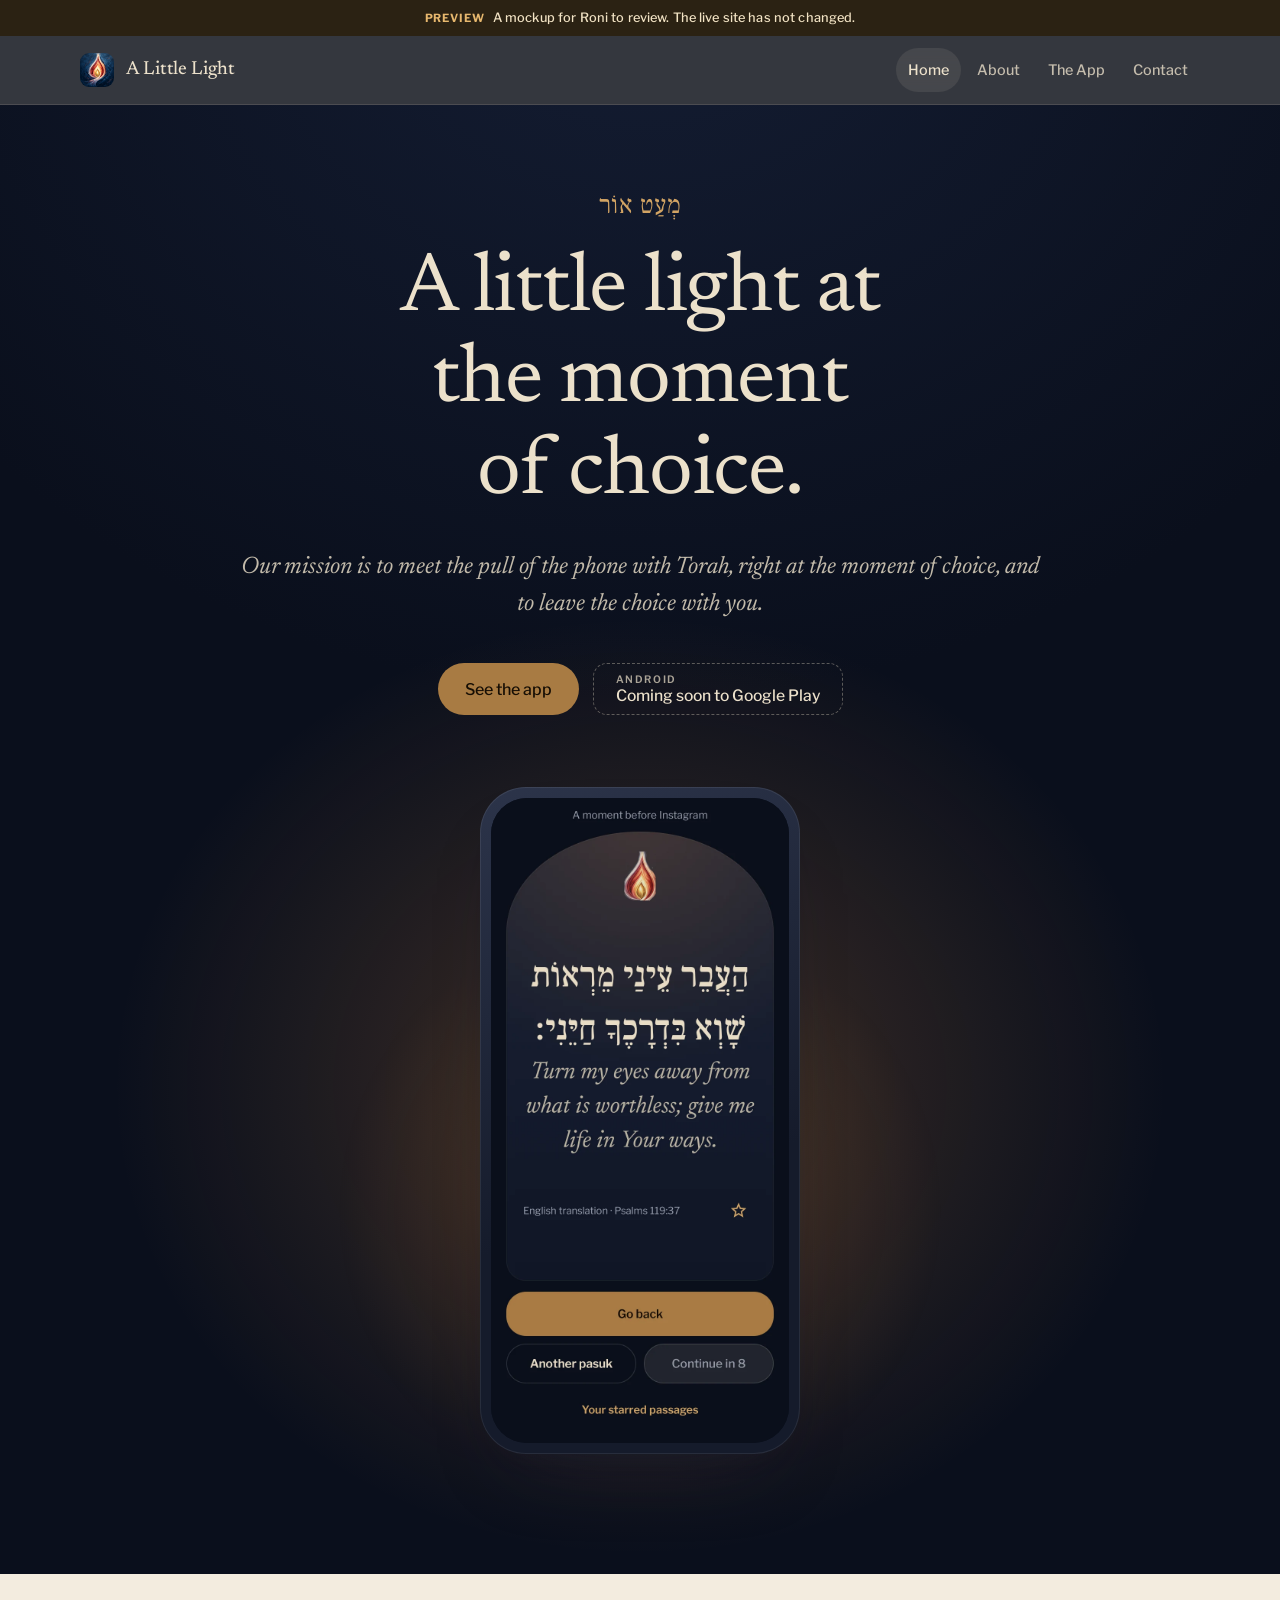
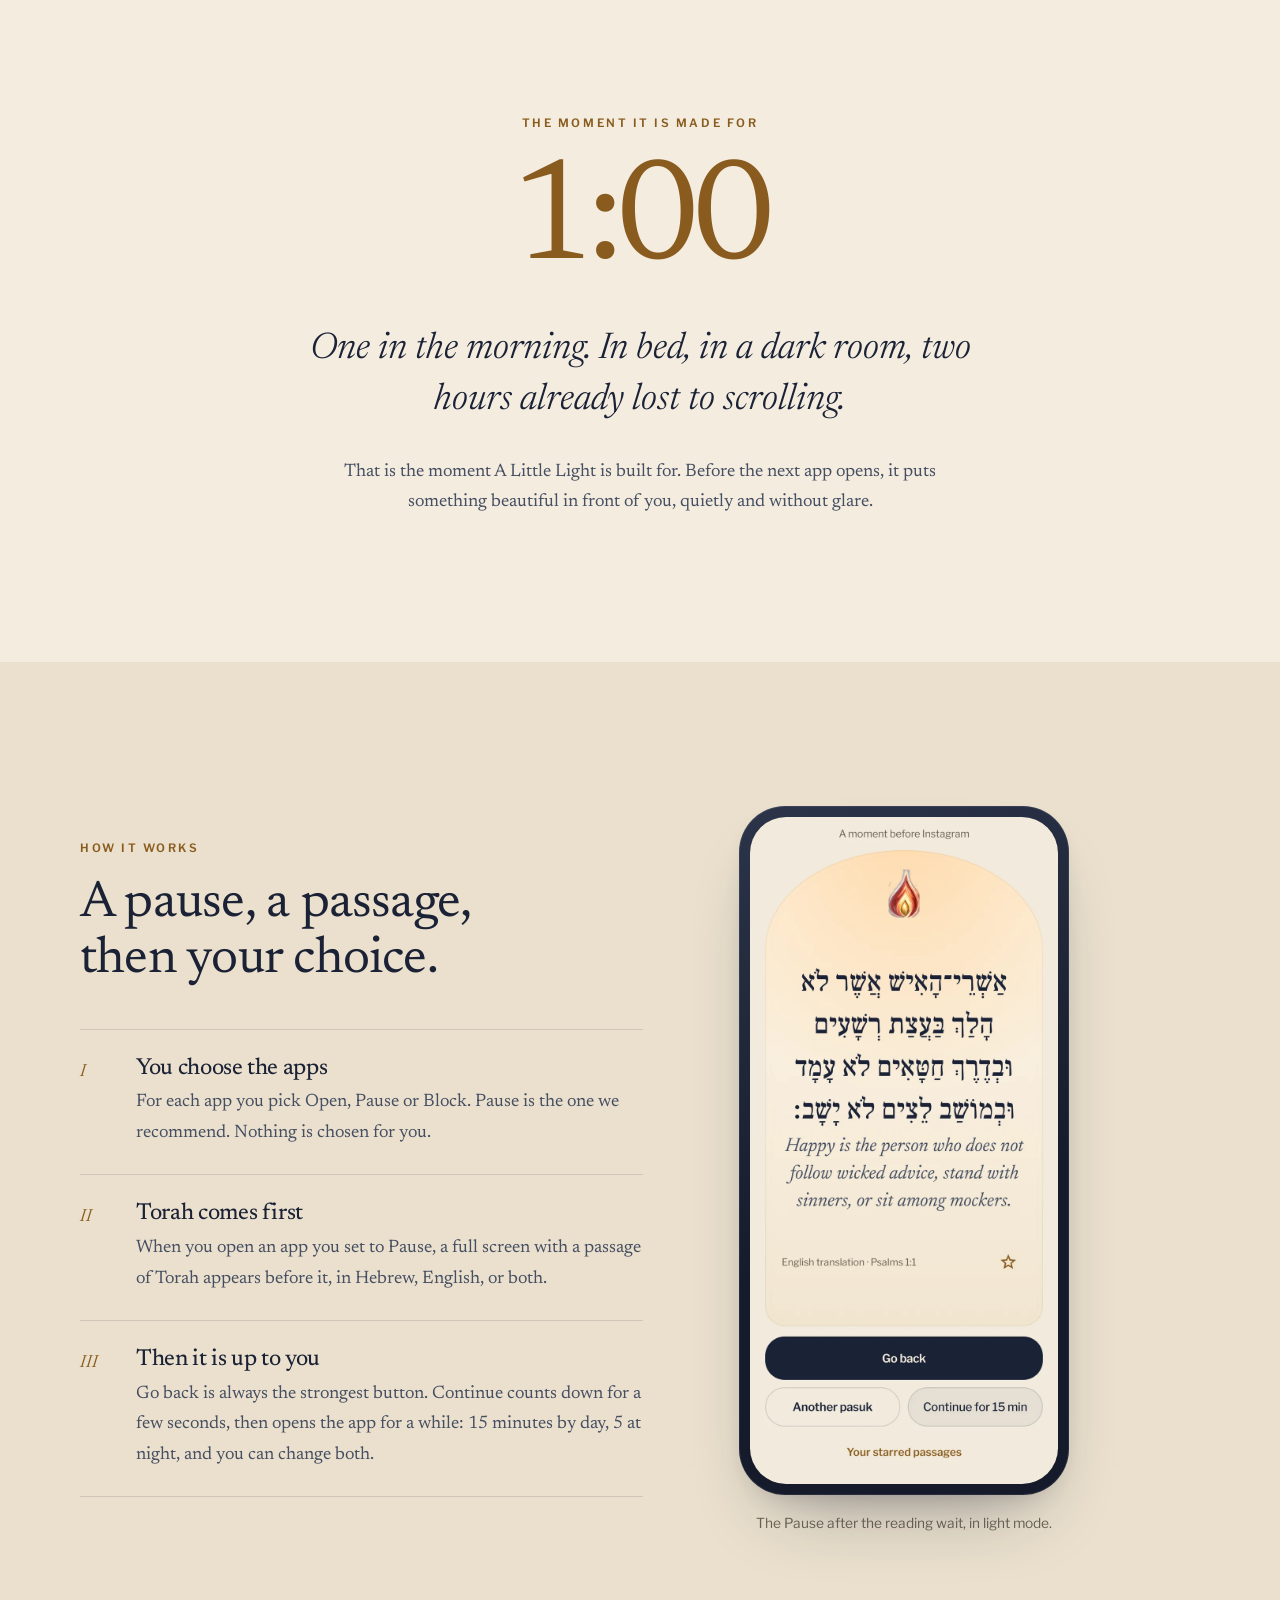
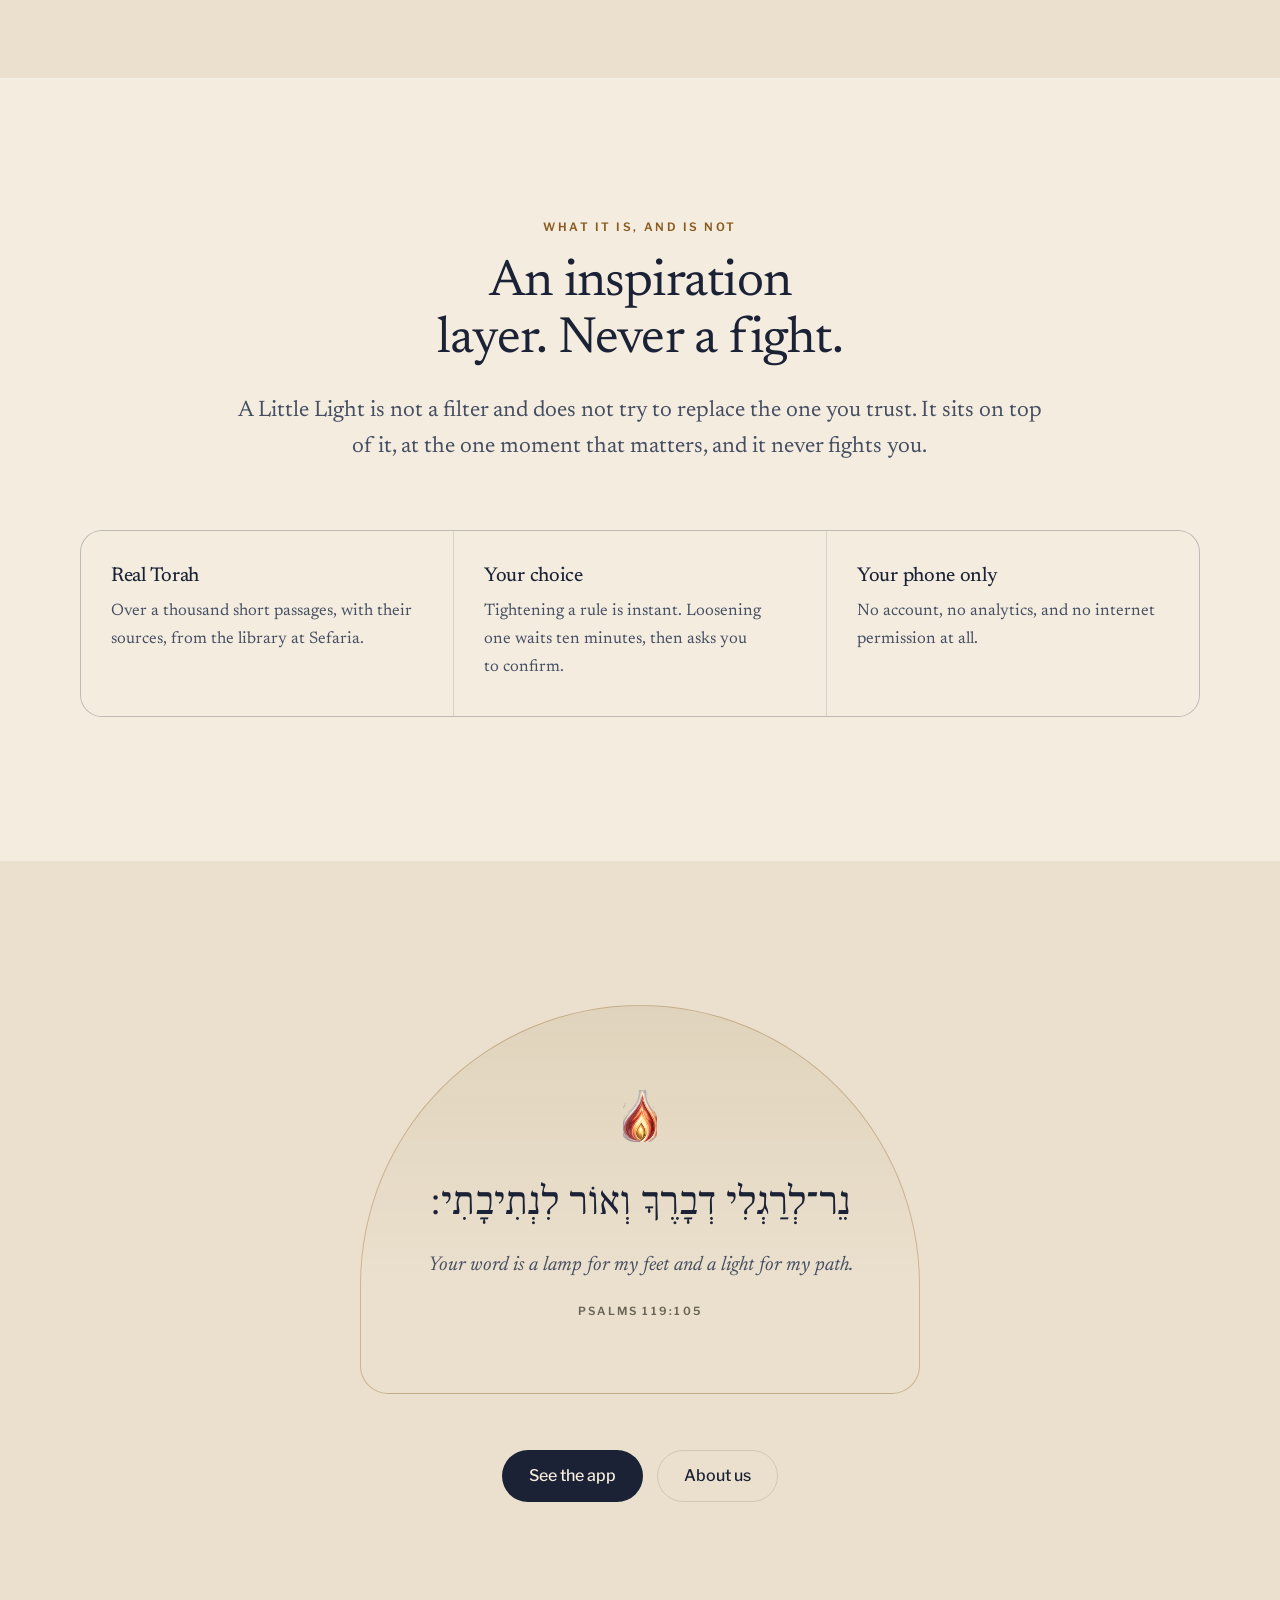
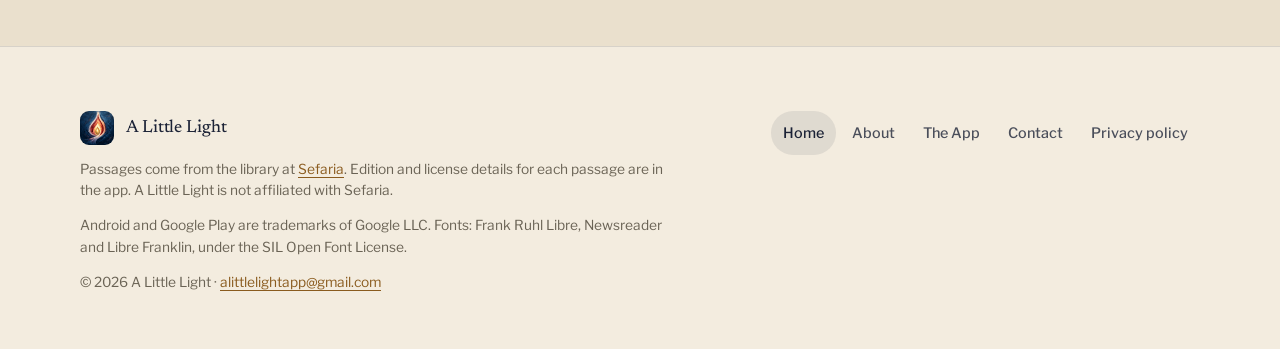
==== preview/index.html @ 18bc5382 "Preview: four-page site mockup (Home, About, The App, Contact) plus privacy policy, under /preview f" ====
<!doctype html>
<html lang="en">
<head>
<meta charset="utf-8">
<meta name="viewport" content="width=device-width,initial-scale=1">
<meta name="robots" content="noindex">
<title>A Little Light: a little light at the moment of choice</title>
<meta name="description" content="An Android app that meets the pull of the phone with Torah, right at the moment of choice, and leaves the choice with you.">
<meta name="theme-color" content="#F3ECDF" media="(prefers-color-scheme: light)">
<meta name="theme-color" content="#0A0F1C" media="(prefers-color-scheme: dark)">
<meta property="og:title" content="A Little Light: a little light at the moment of choice">
<meta property="og:description" content="An Android app that meets the pull of the phone with Torah, right at the moment of choice, and leaves the choice with you.">
<meta property="og:image" content="https://rgafni.github.io/alittlelight-site/img/og.png">
<link rel="icon" type="image/png" sizes="32x32" href="../img/favicon-32.png">
<link rel="apple-touch-icon" href="../img/apple-touch-icon.png">
<link rel="preload" href="fonts/newsreader.woff2" as="font" type="font/woff2" crossorigin>
<link rel="stylesheet" href="styles.css">
</head>
<body>
<a class="skip" href="#main">Skip to the content</a>
<div class="ribbon" role="note"><b>Preview</b>A mockup for Roni to review. The live site has not changed.</div>
<header class="top on-night">
  <div class="wrap bar">
    <a class="brand" href="index.html"><img src="img/app-icon.png" alt="" width="34" height="34">A Little Light</a>
    <nav aria-label="Main"><ul><li><a href="index.html" aria-current="page">Home</a></li><li><a href="about.html">About</a></li><li><a href="app.html">The App</a></li><li><a href="contact.html">Contact</a></li></ul></nav>
  </div>
</header>
<main id="main">

<section class="night hero" aria-labelledby="hero-title">
  <div class="wrap">
    <p class="he-name rise" lang="he" dir="rtl">מְעַט אוֹר</p>
    <h1 id="hero-title" class="rise d1">A little light at the moment of choice.</h1>
    <p class="mission rise d2">Our mission is to meet the pull of the phone with Torah, right at the moment of choice, and to leave the choice with you.</p>
    <div class="cta rise d3">
      <a class="btn solid" href="app.html">See the app</a>
      <div class="soon" role="note" aria-label="Coming soon to Google Play"><small>Android</small>Coming soon to Google Play</div>
    </div>
    <div class="stage rise d3">
      <div class="glow" aria-hidden="true"></div>
      <div class="device"><img src="img/pause-dark.webp" alt="The Pause in dark mode: a lit arch with a flame and Psalms 119:37 in Hebrew and English, then Go back, Another pasuk, and Continue in 8." width="780" height="1688" fetchpriority="high"></div>
    </div>
  </div>
</section>

<section class="moment" aria-labelledby="moment-title">
  <div class="narrow">
    <h2 id="moment-title" class="eyebrow">The moment it is made for</h2>
    <p class="time" aria-hidden="true">1:00</p>
    <p class="big">One in the morning. In bed, in a dark room, two hours already lost to scrolling.</p>
    <p class="after">That is the moment A Little Light is built for. Before the next app opens, it puts something beautiful in front of you, quietly and without glare.</p>
  </div>
</section>

<section class="band" aria-labelledby="how-title">
  <div class="wrap split">
    <div>
      <p class="eyebrow">How it works</p>
      <h2 id="how-title">A pause, a passage, then your choice.</h2>
      <ol class="steps">
        <li><div><h3>You choose the apps</h3><p>For each app you pick Open, Pause or Block. Pause is the one we recommend. Nothing is chosen for you.</p></div></li>
        <li><div><h3>Torah comes first</h3><p>When you open an app you set to Pause, a full screen with a passage of Torah appears before it, in Hebrew, English, or both.</p></div></li>
        <li><div><h3>Then it is up to you</h3><p>Go back is always the strongest button. Continue counts down for a few seconds, then opens the app for a while: 15 minutes by day, 5 at night, and you can change both.</p></div></li>
      </ol>
    </div>
    <figure class="phone-col" style="margin:0">
      <div class="device"><picture><img src="img/pause-light.webp" alt="The Pause in light mode with Psalms 1:1 in Hebrew and English, Go back, Another pasuk, and Continue for 15 min." width="780" height="1688" loading="lazy" decoding="async"></picture></div>
      <figcaption class="small caption">The Pause after the reading wait, in light mode.</figcaption>
    </figure>
  </div>
</section>

<section class="principle" aria-labelledby="pr-title">
  <div class="wrap">
    <p class="eyebrow">What it is, and is not</p>
    <h2 id="pr-title">An inspiration layer. Never a fight.</h2>
    <p class="lede">A Little Light is not a filter and does not try to replace the one you trust. It sits on top of it, at the one moment that matters, and it never fights you.</p>
    <div class="trio">
      <div><h3>Real Torah</h3><p>Over a thousand short passages, with their sources, from the library at Sefaria.</p></div>
      <div><h3>Your choice</h3><p>Tightening a rule is instant. Loosening one waits ten minutes, then asks you to confirm.</p></div>
      <div><h3>Your phone only</h3><p>No account, no analytics, and no internet permission at all.</p></div>
    </div>
  </div>
</section>

<section class="verse band" aria-label="A verse">
  <div class="wrap">
    <div class="arch">
      <img class="flame" src="img/flame.png" alt="" width="128" height="199">
      <p class="he" lang="he" dir="rtl">נֵר־לְרַגְלִי דְבָרֶךָ וְאוֹר לִנְתִיבָתִי׃</p>
      <p class="en">Your word is a lamp for my feet and a light for my path.</p>
      <p class="src">Psalms 119:105</p>
    </div>
    <div style="margin-top:56px;display:flex;gap:14px;justify-content:center;flex-wrap:wrap">
      <a class="btn solid" href="app.html">See the app</a>
      <a class="btn" href="about.html">About us</a>
    </div>
  </div>
</section>

</main>
<footer>
  <div class="wrap foot">
    <div>
      <a class="brand" href="index.html"><img src="img/app-icon.png" alt="" width="34" height="34">A Little Light</a>
      <p class="small">Passages come from the library at <a href="https://www.sefaria.org">Sefaria</a>. Edition and license details for each passage are in the app. A Little Light is not affiliated with Sefaria.</p>
      <p class="small">Android and Google Play are trademarks of Google LLC. Fonts: Frank Ruhl Libre, Newsreader and Libre Franklin, under the SIL Open Font License.</p>
      <p class="small">&copy; 2026 A Little Light &middot; <a href="mailto:alittlelightapp@gmail.com">alittlelightapp@gmail.com</a></p>
    </div>
    <nav aria-label="Footer"><ul><li><a href="index.html" aria-current="page">Home</a></li><li><a href="about.html">About</a></li><li><a href="app.html">The App</a></li><li><a href="contact.html">Contact</a></li><li><a href="privacy.html">Privacy policy</a></li></ul></nav>
  </div>
</footer>
</body>
</html>
---- preview/styles.css ----
/* A Little Light: site styles. Tokens follow the app's design v2: warm paper and ink by day, warm ink on deep navy by night. */
@font-face{font-family:"Frank Ruhl Libre";src:url(fonts/frankruhl.woff2) format("woff2");font-weight:300 700;font-display:swap}
@font-face{font-family:"Newsreader";src:url(fonts/newsreader.woff2) format("woff2");font-weight:200 800;font-style:normal;font-display:swap}
@font-face{font-family:"Newsreader";src:url(fonts/newsreader-italic.woff2) format("woff2");font-weight:200 800;font-style:italic;font-display:swap}
@font-face{font-family:"Libre Franklin";src:url(fonts/librefranklin.woff2) format("woff2");font-weight:100 900;font-display:swap}

:root{
  color-scheme:light dark;
  --bg:#F3ECDF;--bg2:#EAE0CD;--surface:#FBF7EF;--ink:#1B2236;--ink2:#464E62;--muted:#6A6355;
  --line:rgba(27,34,54,.13);--gold:#8A5B1E;--gold2:#B07A35;
  --btn:#1B2236;--on-btn:#F7EEDD;
  --night:#0A0F1C;--night2:#111A2E;--night-ink:#ECE1CB;--night-ink2:#C2BAAA;--night-mute:#8F95A3;--night-line:rgba(236,225,204,.13);--amber:#D2A464;
  --shadow:0 40px 80px -40px rgba(27,34,54,.45),0 12px 30px -18px rgba(27,34,54,.3);
  --serif:"Newsreader",Georgia,"Times New Roman",serif;--sans:"Libre Franklin",system-ui,-apple-system,"Segoe UI",Roboto,sans-serif;--he:"Frank Ruhl Libre","Times New Roman",serif;
}
@media (prefers-color-scheme:dark){:root{
  --bg:#0A0F1C;--bg2:#0E1526;--surface:#121A2C;--ink:#ECE1CB;--ink2:#C2BAAA;--muted:#9AA0AD;
  --line:rgba(236,225,204,.12);--gold:#D2A464;--gold2:#E0B573;
  --btn:#A87B43;--on-btn:#160E04;
  --shadow:0 40px 80px -40px rgba(0,0,0,.8),0 12px 30px -18px rgba(0,0,0,.6);
}}

*{box-sizing:border-box}
html{-webkit-text-size-adjust:100%}
body{margin:0;background:var(--bg);color:var(--ink);font:400 1.125rem/1.7 var(--serif);text-rendering:optimizeLegibility;-webkit-font-smoothing:antialiased}
img{max-width:100%;display:block}
a{color:var(--gold);text-underline-offset:.22em;text-decoration-thickness:1px}
a:hover{text-decoration-thickness:2px}
:focus-visible{outline:2px solid var(--gold);outline-offset:4px;border-radius:6px}
.skip{position:absolute;left:12px;top:-80px;background:var(--btn);color:var(--on-btn);padding:10px 16px;border-radius:10px;z-index:50;font:500 .95rem var(--sans)}
.skip:focus{top:52px}
.wrap{width:min(100% - 48px,1120px);margin-inline:auto}
.narrow{width:min(100% - 48px,700px);margin-inline:auto}
h1,h2,h3{font-family:var(--serif);font-weight:400;line-height:1.1;margin:0;letter-spacing:-.015em;text-wrap:balance}
h1{font-size:clamp(2.6rem,7.4vw,5.2rem);font-weight:350}
h2{font-size:clamp(2rem,4.6vw,3.2rem);font-weight:350}
h3{font-size:1.45rem;font-weight:450}
p{margin:0 0 1em;text-wrap:pretty}
em,.it{font-style:italic}
.eyebrow{font:600 .72rem/1 var(--sans);letter-spacing:.22em;text-transform:uppercase;color:var(--gold);margin:0 0 22px}
.lede{font-size:clamp(1.2rem,2.2vw,1.4rem);line-height:1.6;color:var(--ink2)}
.small{font:400 .86rem/1.55 var(--sans);color:var(--muted)}
.he{font-family:var(--he);direction:rtl}
section{padding:96px 0}
@media (min-width:860px){section{padding:144px 0}}
.band{background:var(--bg2)}
.rule{height:1px;background:var(--line);border:0;margin:0}

/* review ribbon (preview only) */
.ribbon{background:#2B2213;color:#F2E3C4;font:500 .8rem/1.4 var(--sans);text-align:center;padding:9px 16px;letter-spacing:.01em}
.ribbon b{font-weight:700;letter-spacing:.08em;text-transform:uppercase;font-size:.7rem;margin-right:8px;color:#E7B86E}

/* header */
header.top{position:sticky;top:0;z-index:30;background:color-mix(in srgb,var(--bg) 86%,transparent);backdrop-filter:saturate(1.2) blur(14px);-webkit-backdrop-filter:saturate(1.2) blur(14px);border-bottom:1px solid var(--line)}
header.top.on-night{background:color-mix(in srgb,var(--night) 82%,transparent);border-bottom-color:var(--night-line);color:var(--night-ink)}
.bar{display:flex;align-items:center;justify-content:space-between;height:68px;gap:16px}
.brand{display:flex;align-items:center;gap:12px;text-decoration:none;color:inherit;font:450 1.18rem var(--serif);letter-spacing:-.005em;white-space:nowrap}
.brand img{width:34px;height:34px;border-radius:9px}
nav ul{list-style:none;margin:0;padding:0;display:flex;gap:4px}
nav a{display:inline-flex;align-items:center;min-height:44px;padding:0 12px;border-radius:22px;color:inherit;opacity:.78;text-decoration:none;font:500 .9rem var(--sans)}
nav a:hover{opacity:1}
nav a[aria-current=page]{opacity:1;background:color-mix(in srgb,currentColor 9%,transparent)}
@media (max-width:640px){
  .bar{height:auto;flex-direction:column;align-items:flex-start;padding:12px 0 6px;gap:4px}
  nav{width:100%;overflow-x:auto}
  nav ul{gap:0;margin-left:-12px}
  nav a{font-size:.88rem;padding:0 11px}
}

/* night register: the 1 AM moment. Always night, in light mode too. */
.night{background:var(--night);color:var(--night-ink);position:relative;overflow:hidden;isolation:isolate}
.night .eyebrow{color:var(--amber)}
.night .lede{color:var(--night-ink2)}
.night .small{color:var(--night-mute)}
.night a{color:var(--amber)}

/* home hero */
.hero{padding:88px 0 0;text-align:center}
.hero::before{content:"";position:absolute;inset:-10% -20% auto;height:120%;z-index:-1;
  background:radial-gradient(42% 38% at 50% 64%,rgba(232,150,70,.24),transparent 70%),radial-gradient(70% 60% at 50% 0%,#141D33 0%,transparent 70%)}
.hero .he-name{font:400 1.6rem/1 var(--he);color:var(--amber);margin:0 0 26px;letter-spacing:.02em}
.hero h1{max-width:13ch;margin:0 auto}
.hero .mission{max-width:34em;margin:30px auto 0;font-style:italic;font-size:clamp(1.2rem,2.4vw,1.5rem);line-height:1.55;color:var(--night-ink2)}
.hero .cta{display:flex;flex-wrap:wrap;gap:14px;justify-content:center;margin-top:40px}
.stage{position:relative;margin:72px auto 0;width:min(340px,78vw)}
.stage .glow{position:absolute;left:50%;top:18%;width:190%;aspect-ratio:1;transform:translateX(-50%);background:radial-gradient(closest-side,rgba(226,140,58,.34),rgba(226,140,58,.08) 55%,transparent);z-index:-1;pointer-events:none}
.hero{padding-bottom:120px}
.hero .stage{width:min(320px,76vw)}

/* buttons */
.btn{display:inline-flex;align-items:center;justify-content:center;gap:10px;min-height:52px;padding:0 26px;border-radius:28px;font:500 1rem var(--sans);text-decoration:none;border:1px solid var(--line);color:var(--ink);background:transparent;transition:background .2s,border-color .2s}
.btn:hover{border-color:currentColor}
.btn.solid{background:var(--btn);color:var(--on-btn);border-color:transparent}
.night .btn{border-color:var(--night-line);color:var(--night-ink)}
.night .btn.solid{background:#A87B43;color:#160E04;border-color:transparent}
.soon{display:inline-flex;flex-direction:column;align-items:flex-start;justify-content:center;min-height:52px;padding:7px 22px;border-radius:14px;border:1px dashed color-mix(in srgb,currentColor 35%,transparent);font:500 .98rem/1.25 var(--sans)}
.soon small{font:600 .64rem/1.3 var(--sans);letter-spacing:.16em;text-transform:uppercase;opacity:.7}

/* device */
.device{position:relative;border-radius:46px;padding:11px;background:linear-gradient(160deg,#2C344A,#151B2B 60%);box-shadow:var(--shadow),inset 0 0 0 1px rgba(255,255,255,.08)}
.device img{border-radius:36px;width:100%;height:auto;aspect-ratio:780/1688;object-fit:cover;object-position:top;background:#0A0F1C}
.device.sm{border-radius:34px;padding:8px}
.device.sm img{border-radius:27px}

/* moment */
.moment{text-align:center}
.moment .time{font:300 clamp(4.5rem,14vw,9rem)/1 var(--serif);letter-spacing:-.04em;color:var(--gold);margin:0 0 28px;font-variant-numeric:lining-nums}
.moment p.big{font:italic 350 clamp(1.5rem,3.4vw,2.3rem)/1.4 var(--serif);max-width:24em;margin:0 auto}
.moment p.after{margin:30px auto 0;max-width:34em;color:var(--ink2)}

/* steps */
.split{display:grid;gap:64px;align-items:center}
@media (min-width:900px){.split{grid-template-columns:1.1fr .9fr;gap:96px}.split.rev > :first-child{order:2}}
.steps{list-style:none;margin:40px 0 0;padding:0;counter-reset:s}
.steps li{counter-increment:s;display:grid;grid-template-columns:56px 1fr;padding:26px 0;border-top:1px solid var(--line)}
.steps li:last-child{border-bottom:1px solid var(--line)}
.steps li::before{content:counter(s,upper-roman);font:italic 400 1.1rem/1.9 var(--serif);color:var(--gold)}
.steps h3{margin-bottom:6px}
.steps p{margin:0;color:var(--ink2)}
.phone-col{width:min(330px,80vw);margin-inline:auto}
.caption{margin-top:18px;text-align:center}

/* principle */
.principle{text-align:center}
.principle h2{max-width:16ch;margin:0 auto}
.principle .lede{max-width:36em;margin:26px auto 0}
.trio{display:grid;gap:1px;background:var(--line);border:1px solid var(--line);border-radius:22px;overflow:hidden;margin-top:64px;text-align:left}
.trio > div{background:var(--bg);padding:34px 30px}
.band .trio > div{background:var(--bg2)}
.trio h3{font-size:1.25rem;margin-bottom:10px}
.trio p{margin:0;color:var(--ink2);font-size:1.04rem}
@media (min-width:860px){.trio{grid-template-columns:repeat(3,1fr)}}

/* verse */
.verse{text-align:center}
.verse .arch{width:min(560px,100%);margin:0 auto;padding:84px 40px 64px;border-radius:280px 280px 28px 28px;border:1px solid color-mix(in srgb,var(--gold) 32%,transparent);background:linear-gradient(180deg,color-mix(in srgb,var(--gold) 9%,transparent),transparent 70%)}
.verse img.flame{width:34px;height:auto;margin:0 auto 30px}
.verse .he{font-size:clamp(1.7rem,4.4vw,2.5rem);line-height:1.5;margin:0}
.verse .en{font:italic 400 1.25rem/1.5 var(--serif);color:var(--ink2);margin:18px auto 0;max-width:22em}
.verse .src{font:600 .7rem/1 var(--sans);letter-spacing:.2em;text-transform:uppercase;color:var(--muted);margin-top:26px}

/* page heads (inner pages) */
.pagehead{padding:120px 0 88px}
.pagehead h1{font-size:clamp(2.5rem,6.4vw,4.4rem);max-width:15ch}
.pagehead .lede{max-width:36em;margin-top:28px}
.pagehead.center{text-align:center}.pagehead.center h1,.pagehead.center .lede{margin-inline:auto}

/* prose */
.prose h2{font-size:clamp(1.7rem,3.4vw,2.3rem);margin:0 0 20px}
.prose p,.prose li{color:var(--ink2)}
.prose ul{padding-left:1.1em;margin:0 0 1em}
.prose li{margin:.35em 0}
.prose li::marker{color:var(--gold)}
.prose .block + .block{margin-top:72px;padding-top:72px;border-top:1px solid var(--line)}
.prose h3{margin:28px 0 8px;font-size:1.2rem}

.nots{list-style:none;padding:0;margin:28px 0 0;display:flex;flex-wrap:wrap;gap:10px}
.nots li{font:500 .9rem var(--sans);padding:10px 16px;border-radius:24px;border:1px solid var(--line);color:var(--ink2)}
.nots li s{text-decoration-color:var(--gold);text-decoration-thickness:1.5px}

/* app page features */
.feature{display:grid;gap:48px;align-items:center;padding:24px 0}
.feature + .feature{margin-top:120px}
@media (min-width:900px){.feature{grid-template-columns:1fr 1fr;gap:110px}.feature.rev .shot{order:2}}
.feature .shot{width:min(310px,76vw);margin-inline:auto;position:relative}
.feature .num{font:italic 400 1rem var(--serif);color:var(--gold);margin-bottom:14px}
.feature h2{font-size:clamp(1.9rem,3.6vw,2.7rem);margin-bottom:20px}
.feature p{color:var(--ink2)}
.ticks{list-style:none;padding:0;margin:22px 0 0}
.ticks li{position:relative;padding:10px 0 10px 28px;border-top:1px solid var(--line);font-size:1.02rem;color:var(--ink2)}
.ticks li::before{content:"";position:absolute;left:4px;top:1.15em;width:9px;height:9px;border-radius:50%;background:radial-gradient(circle at 40% 40%,#F2C070,#B66A24)}
.feature .shot.pair-wrap{width:min(500px,92vw)}
.pair{display:flex;gap:20px;justify-content:center}
.pair .device{width:min(240px,44vw)}
.pair .device:last-child{margin-top:48px}

.library{display:grid;gap:56px}
@media (min-width:900px){.library{grid-template-columns:.9fr 1.1fr;align-items:center}}
.count{margin:0;font:300 clamp(4.5rem,11vw,7.5rem)/1 var(--serif);letter-spacing:-.04em;color:var(--gold)}
.fams{display:grid;grid-template-columns:1fr 1fr;gap:1px;background:var(--line);border:1px solid var(--line);border-radius:20px;overflow:hidden}
.fams div{background:var(--bg2);padding:22px 22px}
.fams b{display:block;font:450 1.2rem var(--serif)}
.fams span{font:400 .84rem/1.45 var(--sans);color:var(--muted)}

.plate{background:var(--night);color:var(--night-ink);border-radius:30px;padding:clamp(34px,6vw,72px);position:relative;overflow:hidden}
.plate::before{content:"";position:absolute;right:-120px;top:-120px;width:380px;height:380px;background:radial-gradient(closest-side,rgba(226,140,58,.22),transparent);pointer-events:none}
.plate h2{max-width:14ch}
.plate .lede{color:var(--night-ink2)}
.perms{display:grid;gap:1px;background:var(--night-line);border-radius:18px;overflow:hidden;margin-top:44px;border:1px solid var(--night-line)}
.perms div{background:#0E1527;padding:20px 24px;display:grid;gap:4px}
@media (min-width:760px){.perms div{grid-template-columns:200px 1fr;gap:24px;align-items:baseline}}
.perms b{font:600 .92rem var(--sans);color:var(--night-ink)}
.perms span{font:400 .95rem/1.55 var(--sans);color:var(--night-ink2)}
.plate .none{margin-top:30px;font:italic 400 1.35rem/1.45 var(--serif);color:var(--amber)}
.plate a{color:var(--amber)}

.dl{text-align:center}
.dl img.icon{width:112px;height:112px;border-radius:26px;margin:0 auto 34px;box-shadow:var(--shadow)}
.dl .soon{margin-top:30px}

/* contact */
.mailcard{margin:0 auto;max-width:720px;text-align:center;padding:72px 32px;border-radius:30px;border:1px solid var(--line);background:linear-gradient(180deg,var(--surface),transparent)}
.mailcard .addr{display:inline-block;margin-top:22px;font:400 clamp(1.4rem,4.4vw,2.3rem)/1.2 var(--serif);color:var(--ink);text-decoration:none;border-bottom:1px solid var(--gold);padding-bottom:6px;word-break:break-word}
.mailcard .addr:hover{color:var(--gold)}
.topics{display:grid;gap:1px;background:var(--line);border-radius:20px;overflow:hidden;border:1px solid var(--line);margin-top:64px}
.topics div{background:var(--bg);padding:28px 30px}
.topics h3{font-size:1.2rem;margin-bottom:6px}
.topics p{margin:0;color:var(--ink2);font-size:1.02rem}
@media (min-width:760px){.topics{grid-template-columns:repeat(3,1fr)}}

/* footer */
footer{border-top:1px solid var(--line);padding:64px 0 56px;background:var(--bg)}
.foot{display:grid;gap:30px}
@media (min-width:800px){.foot{grid-template-columns:1.2fr 1fr;align-items:start}}
.foot .brand{font-size:1.1rem;color:var(--ink)}
.foot nav ul{flex-wrap:wrap;justify-content:flex-start;margin-left:-12px}
@media (min-width:800px){.foot nav ul{justify-content:flex-end;margin-left:0}}
.foot .small{margin:14px 0 0;max-width:46em}

/* gentle entrance */
@media (prefers-reduced-motion:no-preference){
  .rise{animation:rise 1.1s cubic-bezier(.2,.7,.2,1) both}
  .rise.d1{animation-delay:.12s}.rise.d2{animation-delay:.24s}.rise.d3{animation-delay:.4s}
  @keyframes rise{from{opacity:0;transform:translateY(18px)}to{opacity:1;transform:none}}
}
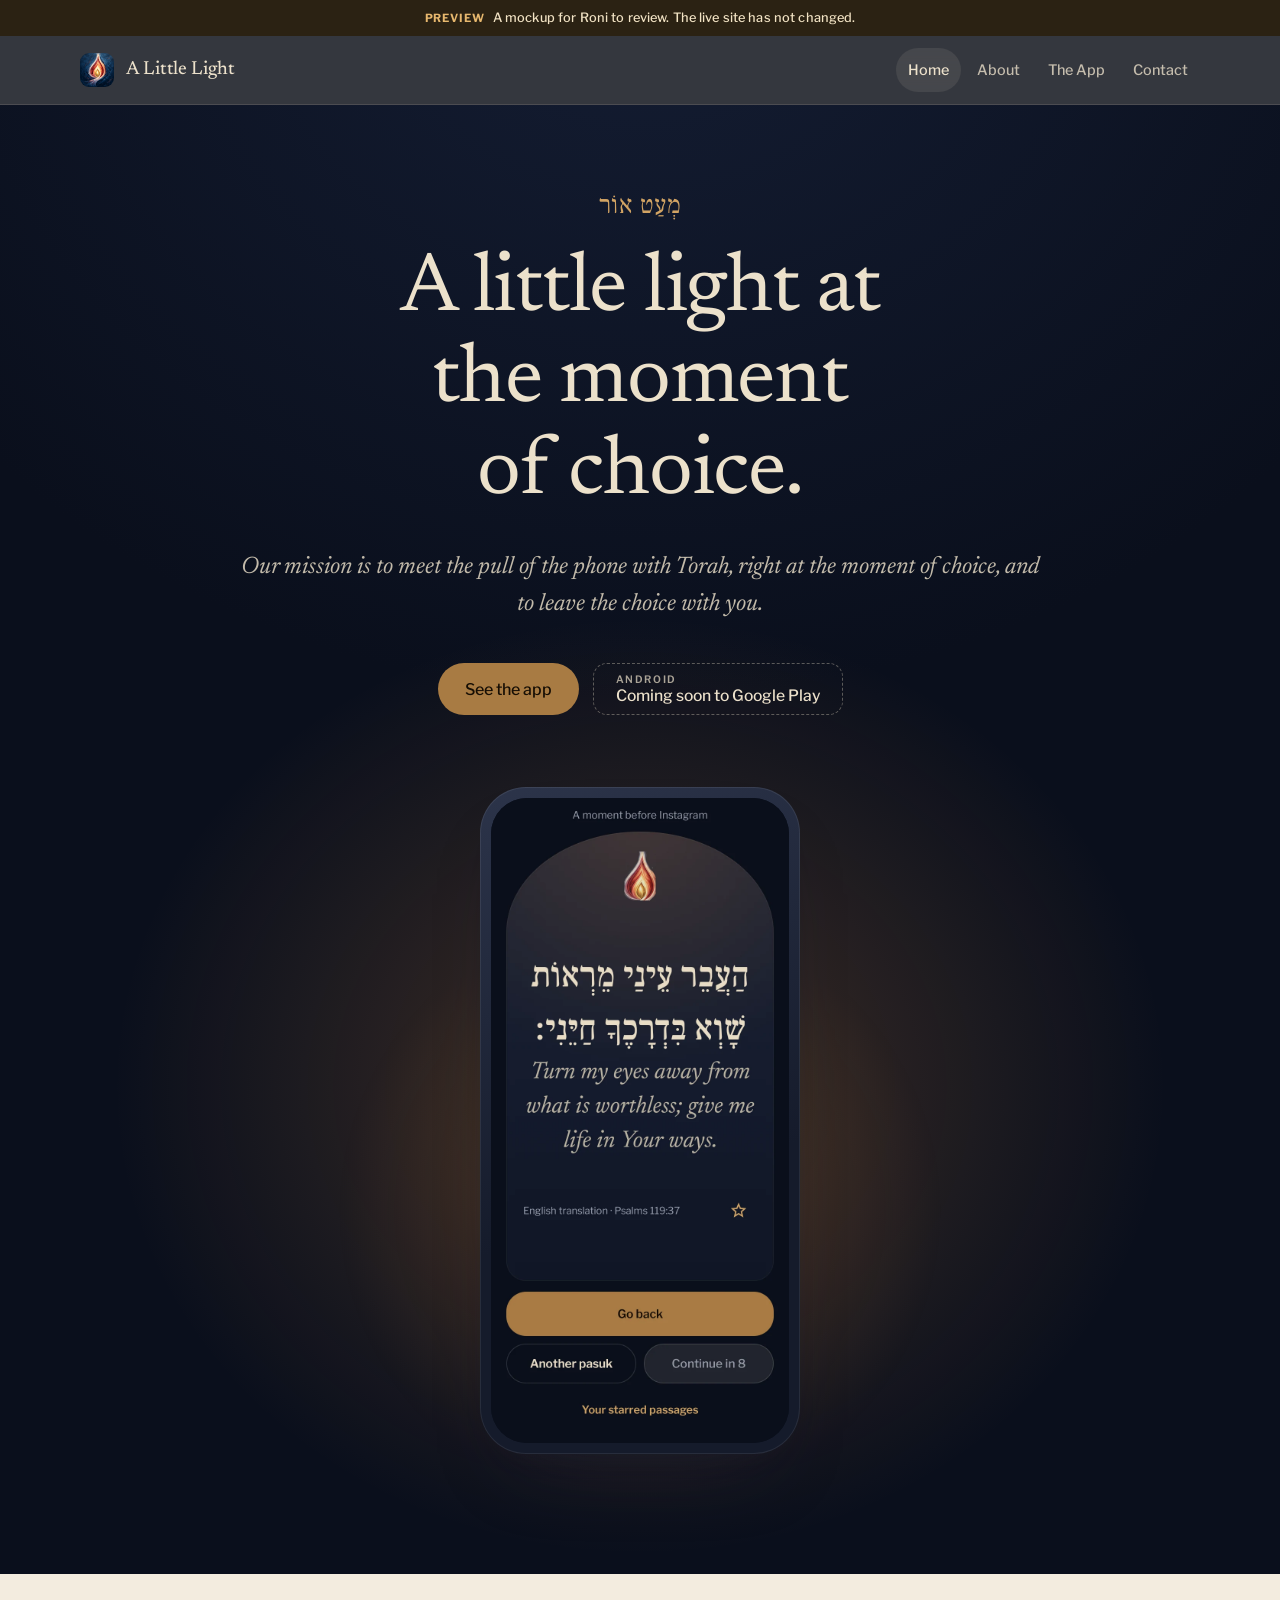
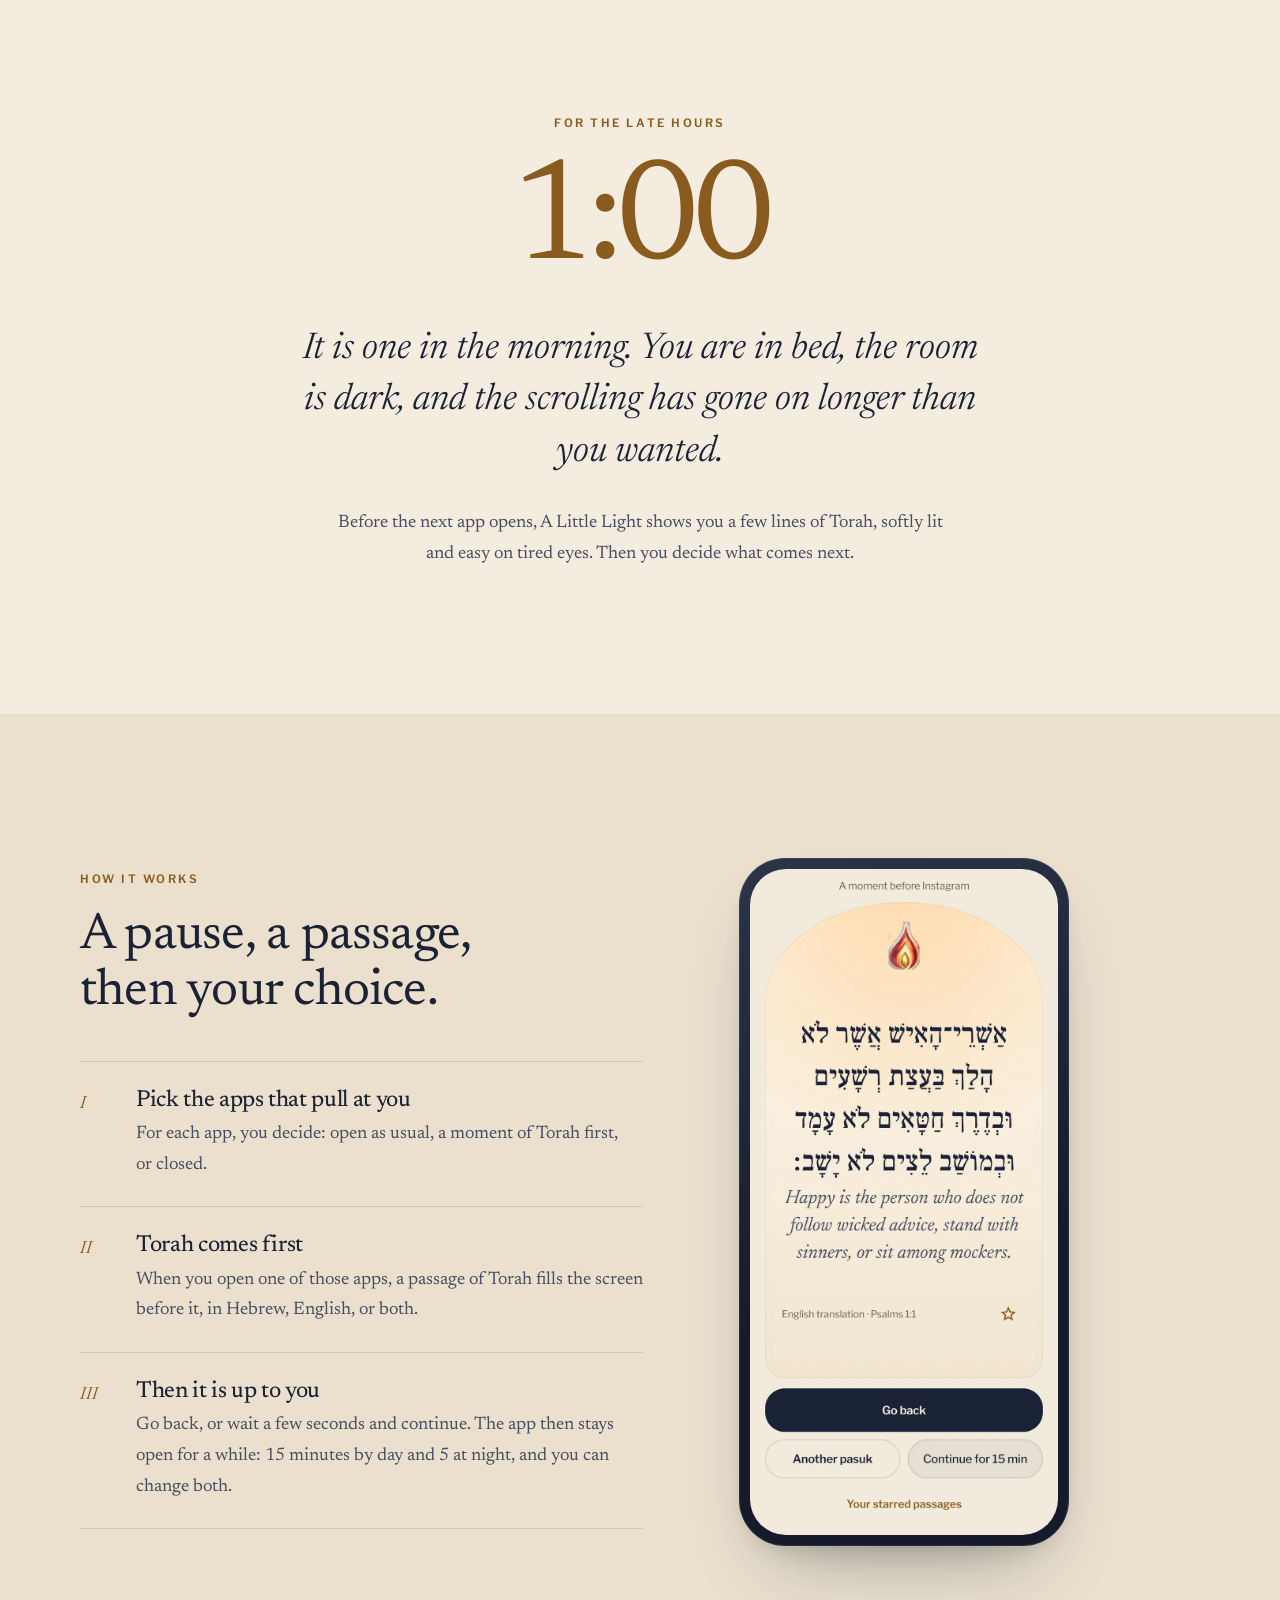
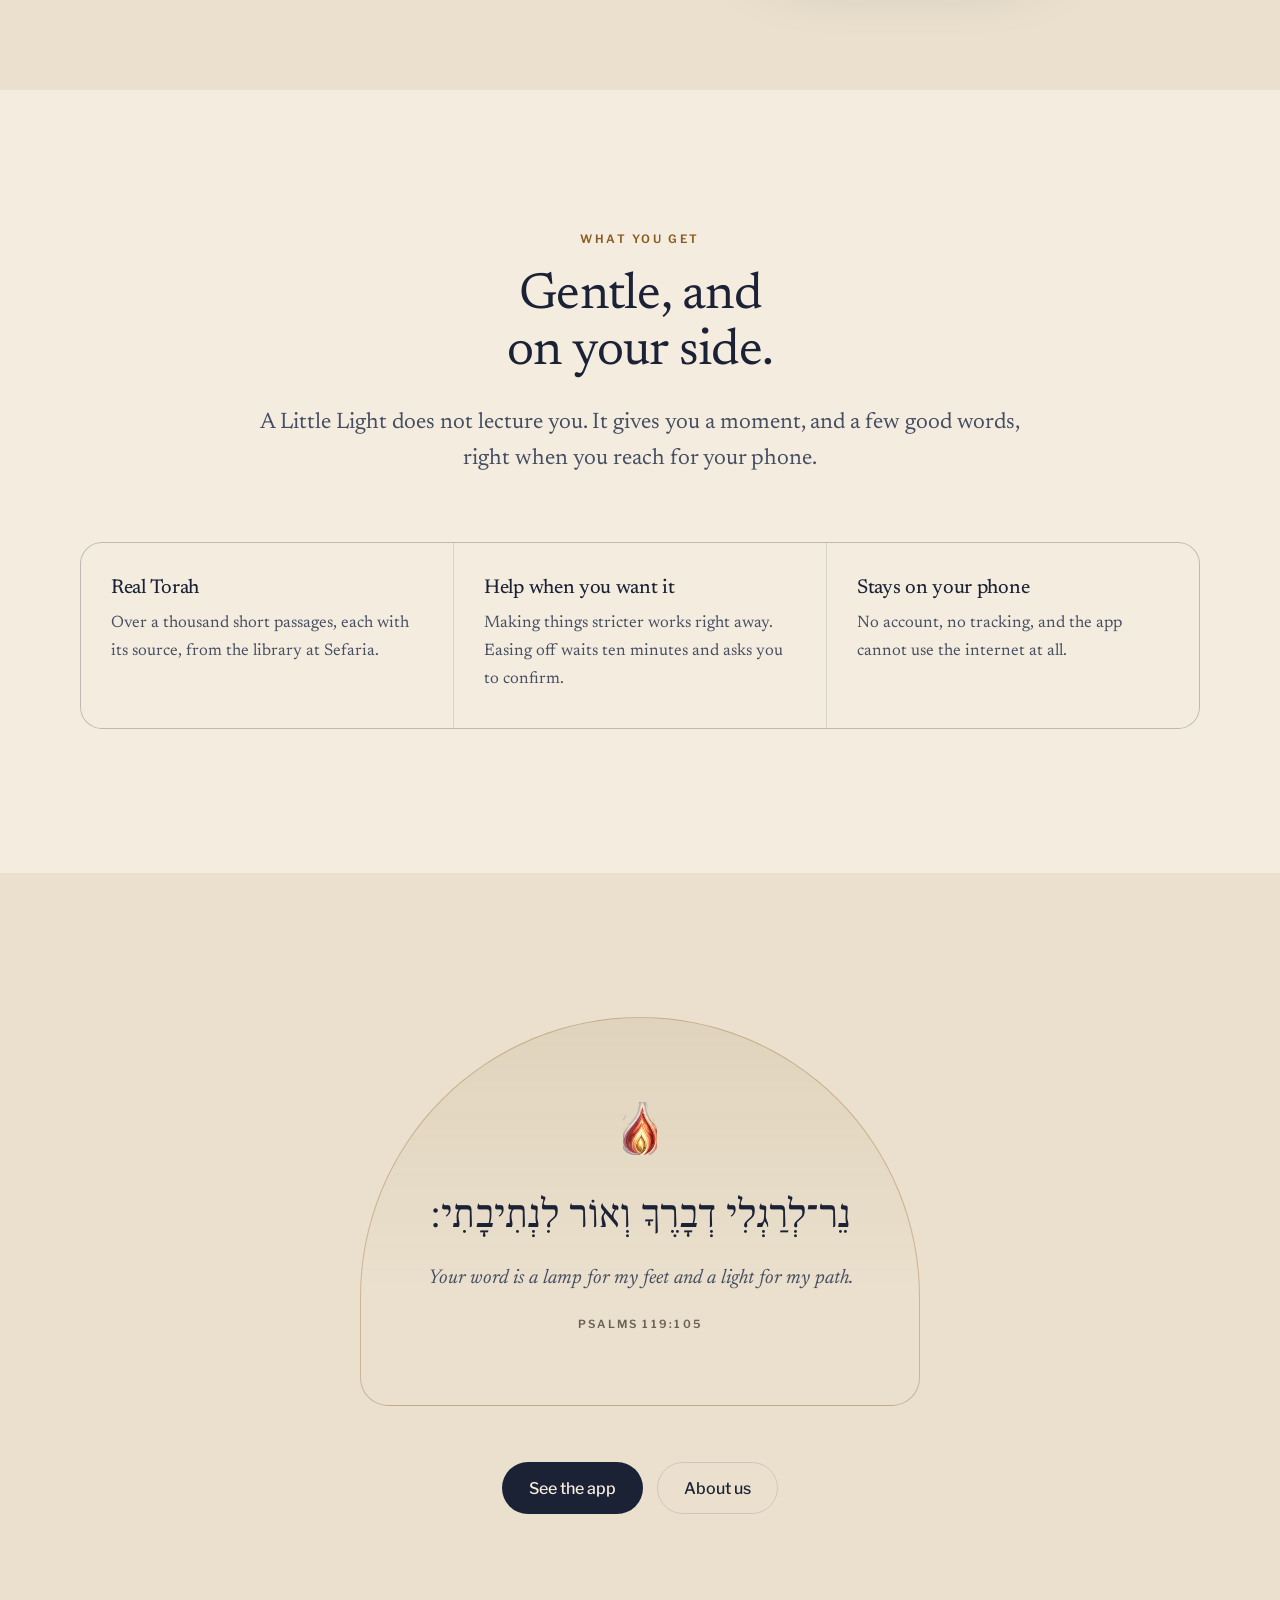
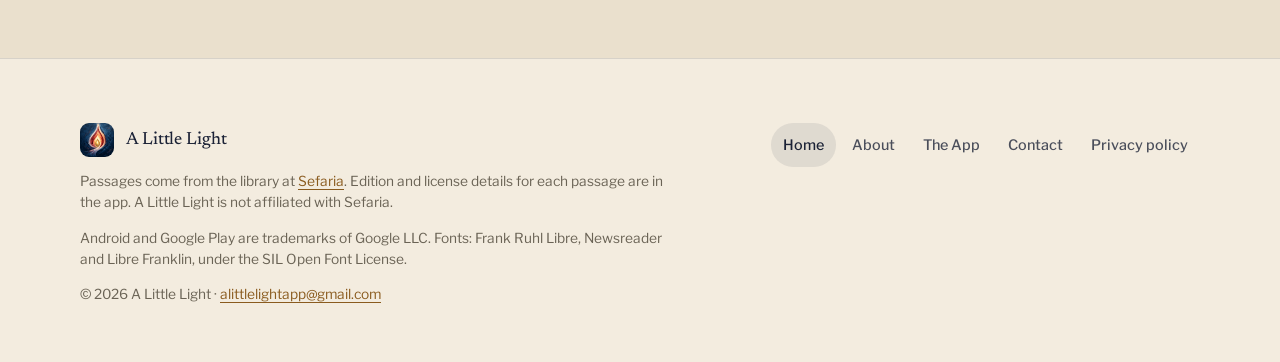
==== commit b6a3a5a2: "Preview: rewrite copy as plain public language (no internal development wording)" ====
--- a/preview/index.html
+++ b/preview/index.html
@@ -38,17 +38,17 @@
     </div>
     <div class="stage rise d3">
       <div class="glow" aria-hidden="true"></div>
-      <div class="device"><img src="img/pause-dark.webp" alt="The Pause in dark mode: a lit arch with a flame and Psalms 119:37 in Hebrew and English, then Go back, Another pasuk, and Continue in 8." width="780" height="1688" fetchpriority="high"></div>
+      <div class="device"><img src="img/pause-dark.webp" alt="A Little Light at night: a softly lit arch with a flame and Psalms 119:37 in Hebrew and English, with the buttons Go back, Another pasuk, and Continue in 8." width="780" height="1688" fetchpriority="high"></div>
     </div>
   </div>
 </section>
 
 <section class="moment" aria-labelledby="moment-title">
   <div class="narrow">
-    <h2 id="moment-title" class="eyebrow">The moment it is made for</h2>
+    <h2 id="moment-title" class="eyebrow">For the late hours</h2>
     <p class="time" aria-hidden="true">1:00</p>
-    <p class="big">One in the morning. In bed, in a dark room, two hours already lost to scrolling.</p>
-    <p class="after">That is the moment A Little Light is built for. Before the next app opens, it puts something beautiful in front of you, quietly and without glare.</p>
+    <p class="big">It is one in the morning. You are in bed, the room is dark, and the scrolling has gone on longer than you wanted.</p>
+    <p class="after">Before the next app opens, A Little Light shows you a few lines of Torah, softly lit and easy on tired eyes. Then you decide what comes next.</p>
   </div>
 </section>
 
@@ -58,27 +58,26 @@
       <p class="eyebrow">How it works</p>
       <h2 id="how-title">A pause, a passage, then your choice.</h2>
       <ol class="steps">
-        <li><div><h3>You choose the apps</h3><p>For each app you pick Open, Pause or Block. Pause is the one we recommend. Nothing is chosen for you.</p></div></li>
-        <li><div><h3>Torah comes first</h3><p>When you open an app you set to Pause, a full screen with a passage of Torah appears before it, in Hebrew, English, or both.</p></div></li>
-        <li><div><h3>Then it is up to you</h3><p>Go back is always the strongest button. Continue counts down for a few seconds, then opens the app for a while: 15 minutes by day, 5 at night, and you can change both.</p></div></li>
+        <li><div><h3>Pick the apps that pull at you</h3><p>For each app, you decide: open as usual, a moment of Torah first, or closed.</p></div></li>
+        <li><div><h3>Torah comes first</h3><p>When you open one of those apps, a passage of Torah fills the screen before it, in Hebrew, English, or both.</p></div></li>
+        <li><div><h3>Then it is up to you</h3><p>Go back, or wait a few seconds and continue. The app then stays open for a while: 15 minutes by day and 5 at night, and you can change both.</p></div></li>
       </ol>
     </div>
     <figure class="phone-col" style="margin:0">
-      <div class="device"><picture><img src="img/pause-light.webp" alt="The Pause in light mode with Psalms 1:1 in Hebrew and English, Go back, Another pasuk, and Continue for 15 min." width="780" height="1688" loading="lazy" decoding="async"></picture></div>
-      <figcaption class="small caption">The Pause after the reading wait, in light mode.</figcaption>
+      <div class="device"><picture><img src="img/pause-light.webp" alt="A passage from Psalms 1:1 in Hebrew and English, with the buttons Go back, Another pasuk, and Continue for 15 min." width="780" height="1688" loading="lazy" decoding="async"></picture></div>
     </figure>
   </div>
 </section>
 
 <section class="principle" aria-labelledby="pr-title">
   <div class="wrap">
-    <p class="eyebrow">What it is, and is not</p>
-    <h2 id="pr-title">An inspiration layer. Never a fight.</h2>
-    <p class="lede">A Little Light is not a filter and does not try to replace the one you trust. It sits on top of it, at the one moment that matters, and it never fights you.</p>
+    <p class="eyebrow">What you get</p>
+    <h2 id="pr-title">Gentle, and on your side.</h2>
+    <p class="lede">A Little Light does not lecture you. It gives you a moment, and a few good words, right when you reach for your phone.</p>
     <div class="trio">
-      <div><h3>Real Torah</h3><p>Over a thousand short passages, with their sources, from the library at Sefaria.</p></div>
-      <div><h3>Your choice</h3><p>Tightening a rule is instant. Loosening one waits ten minutes, then asks you to confirm.</p></div>
-      <div><h3>Your phone only</h3><p>No account, no analytics, and no internet permission at all.</p></div>
+      <div><h3>Real Torah</h3><p>Over a thousand short passages, each with its source, from the library at Sefaria.</p></div>
+      <div><h3>Help when you want it</h3><p>Making things stricter works right away. Easing off waits ten minutes and asks you to confirm.</p></div>
+      <div><h3>Stays on your phone</h3><p>No account, no tracking, and the app cannot use the internet at all.</p></div>
     </div>
   </div>
 </section>
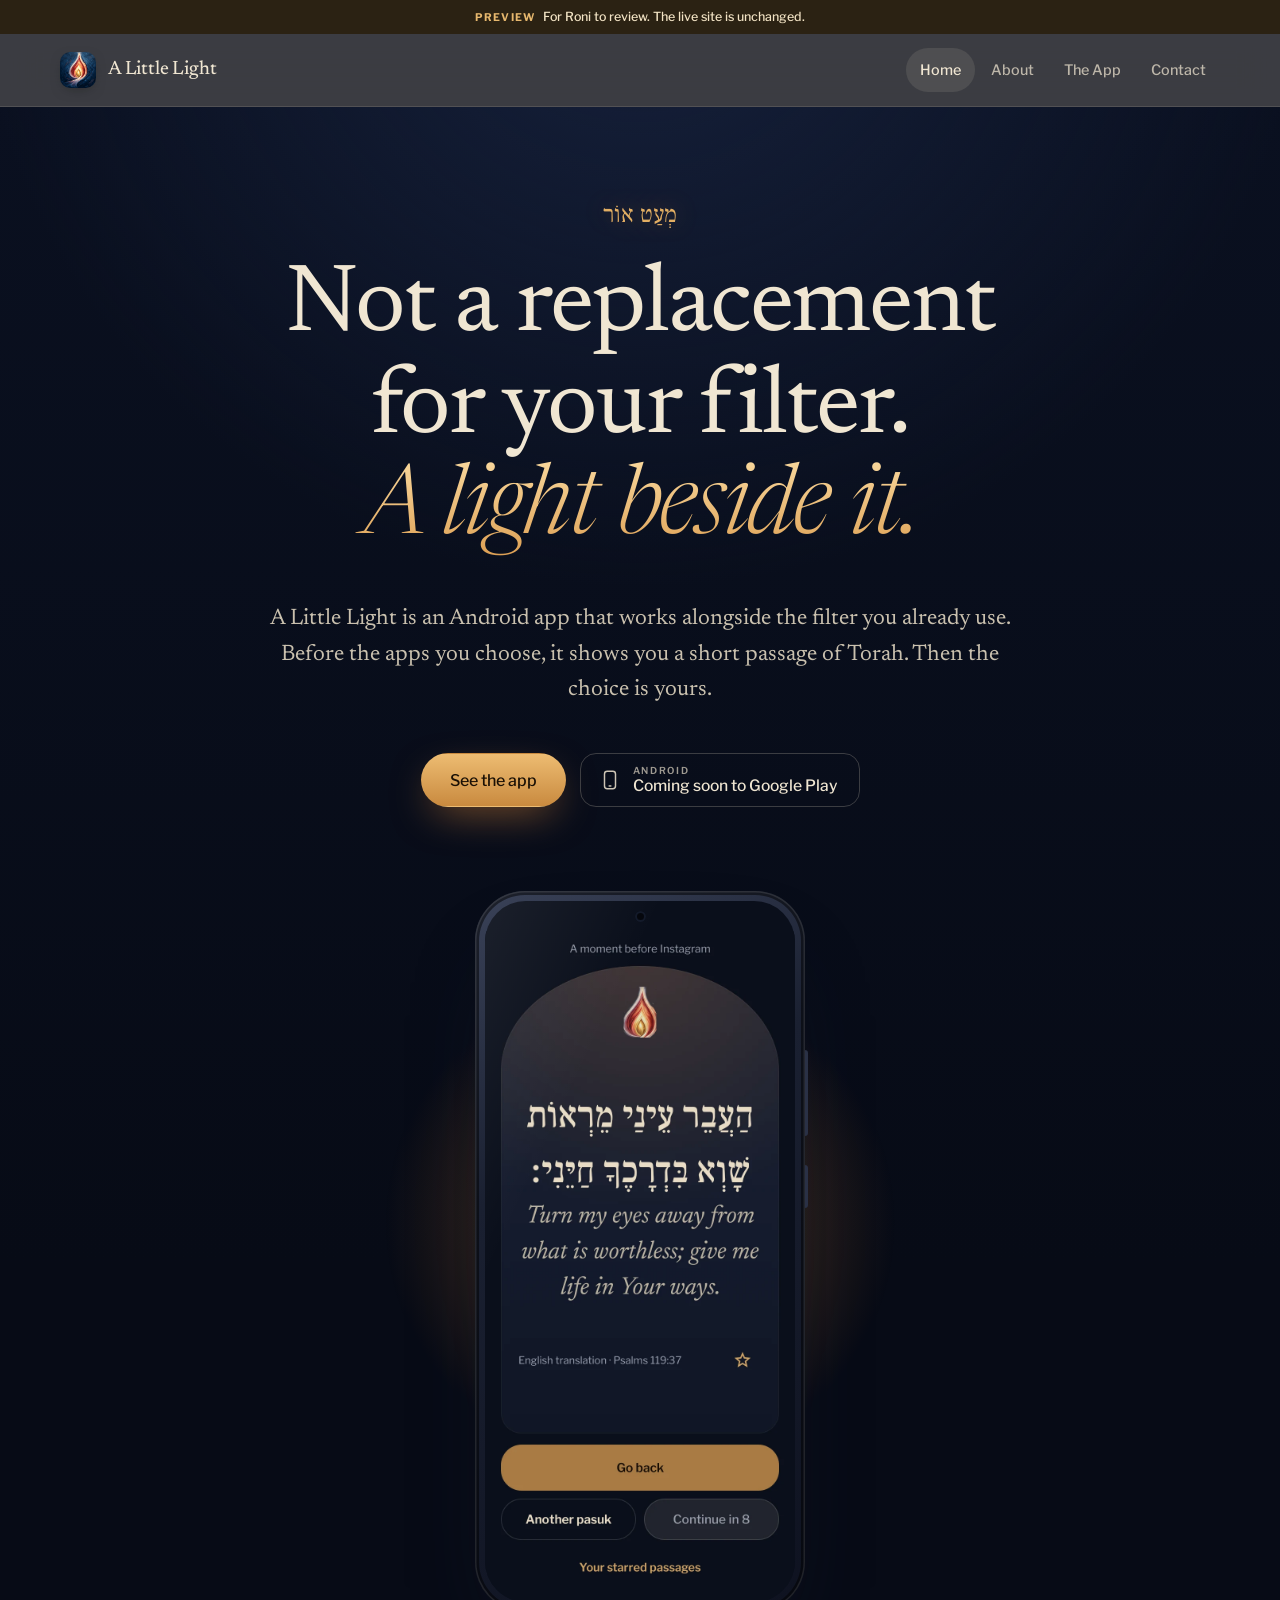
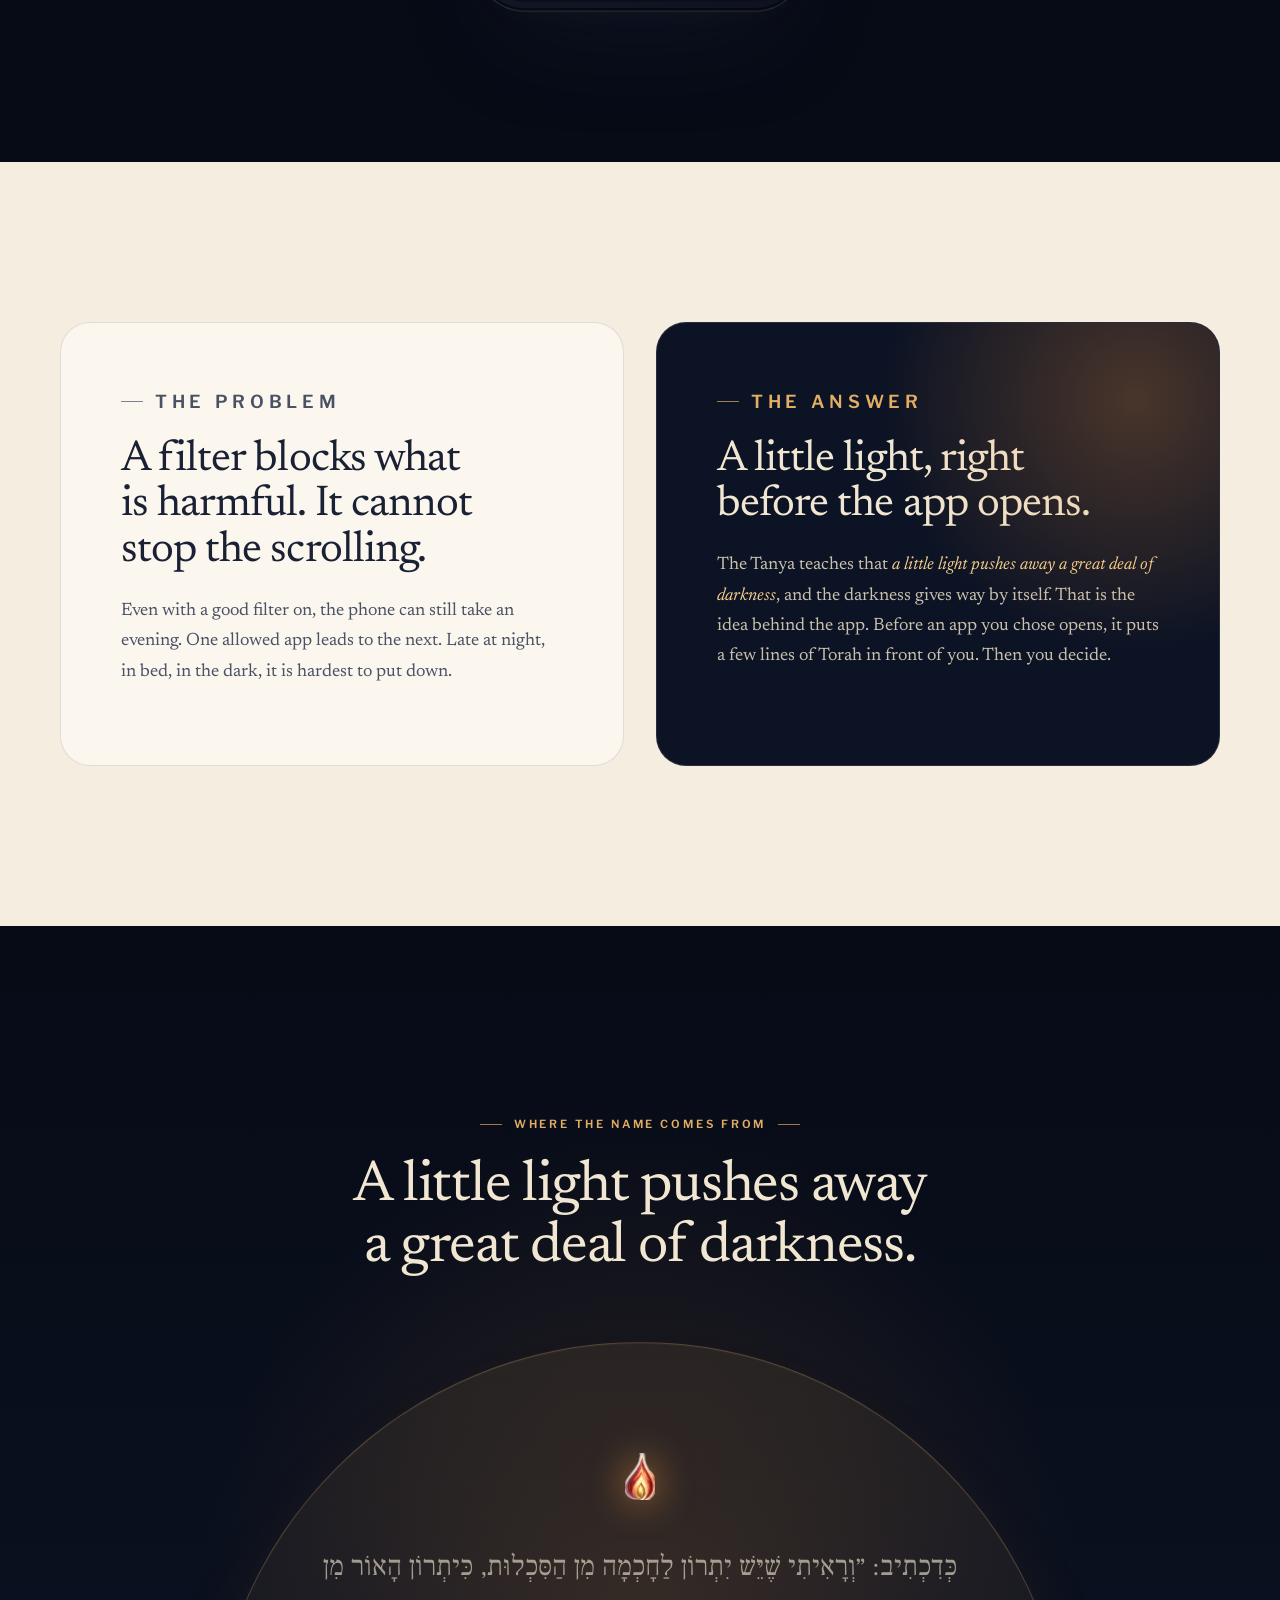
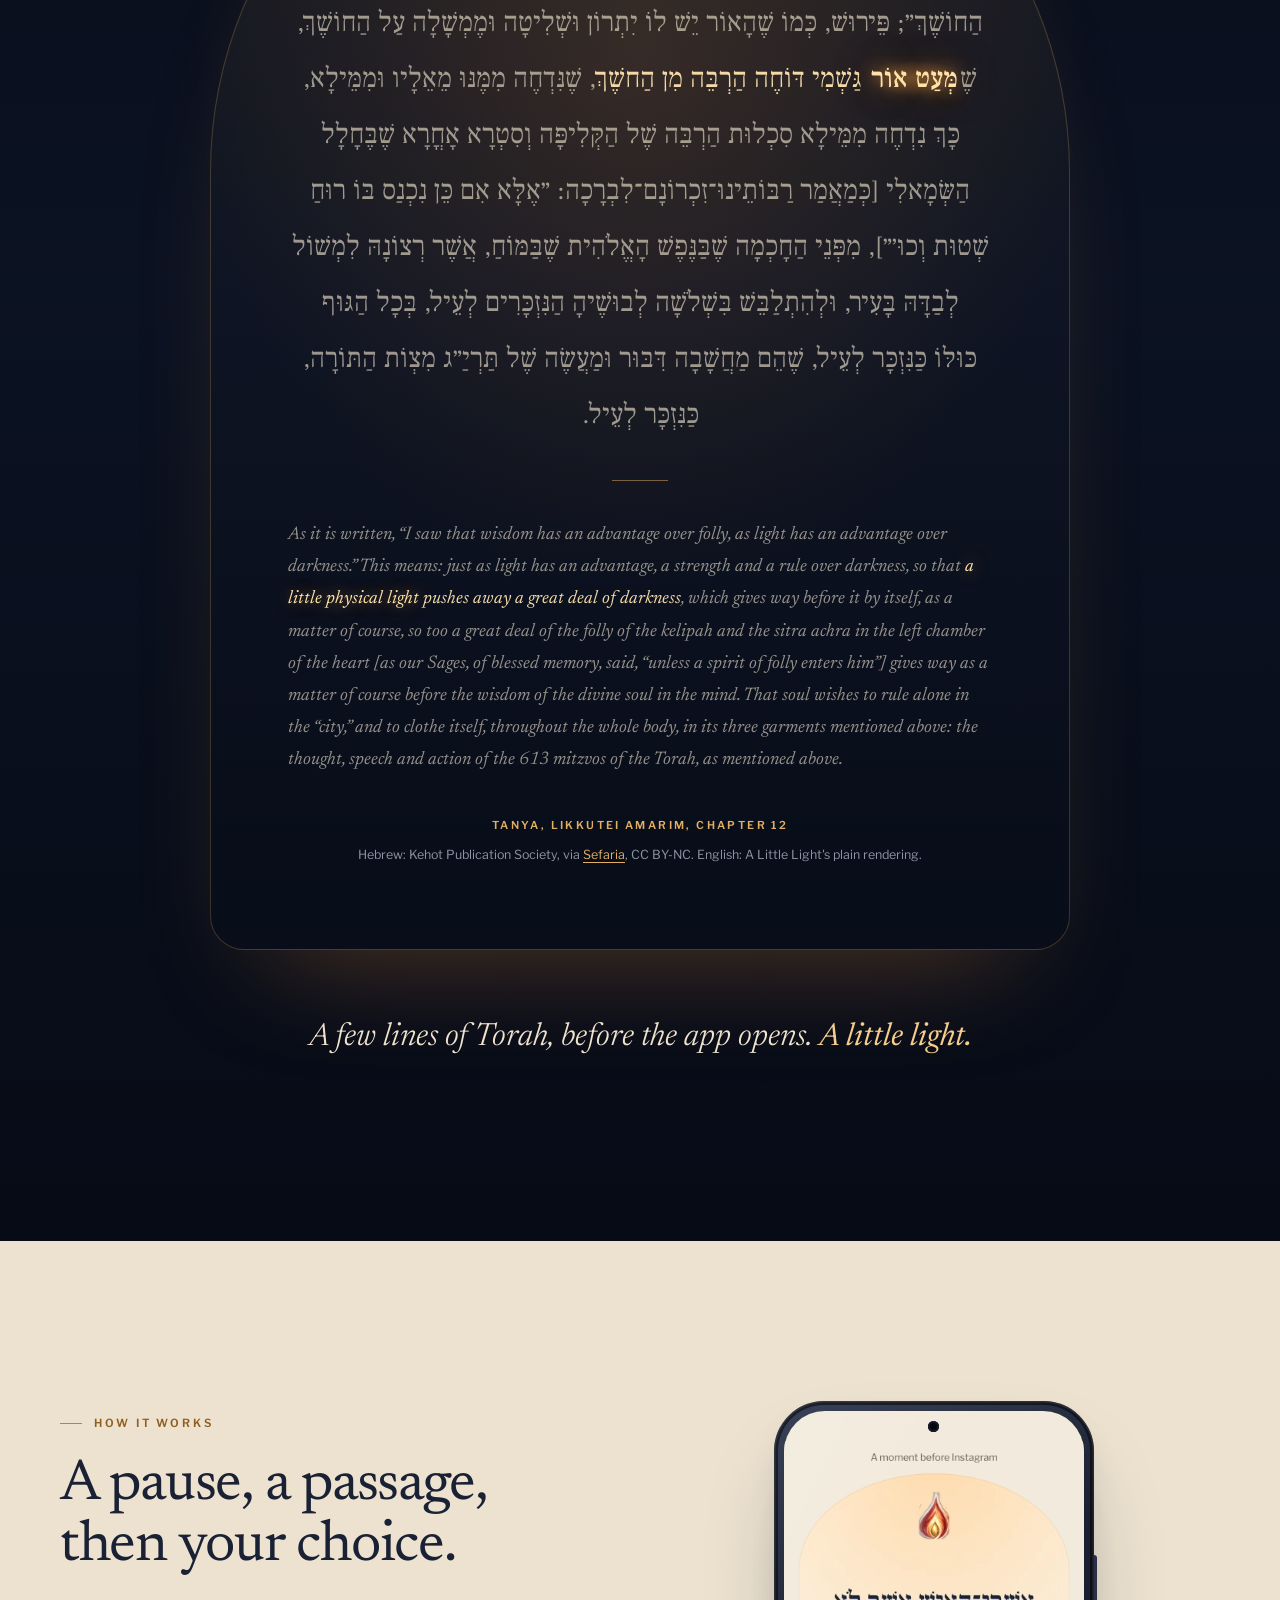
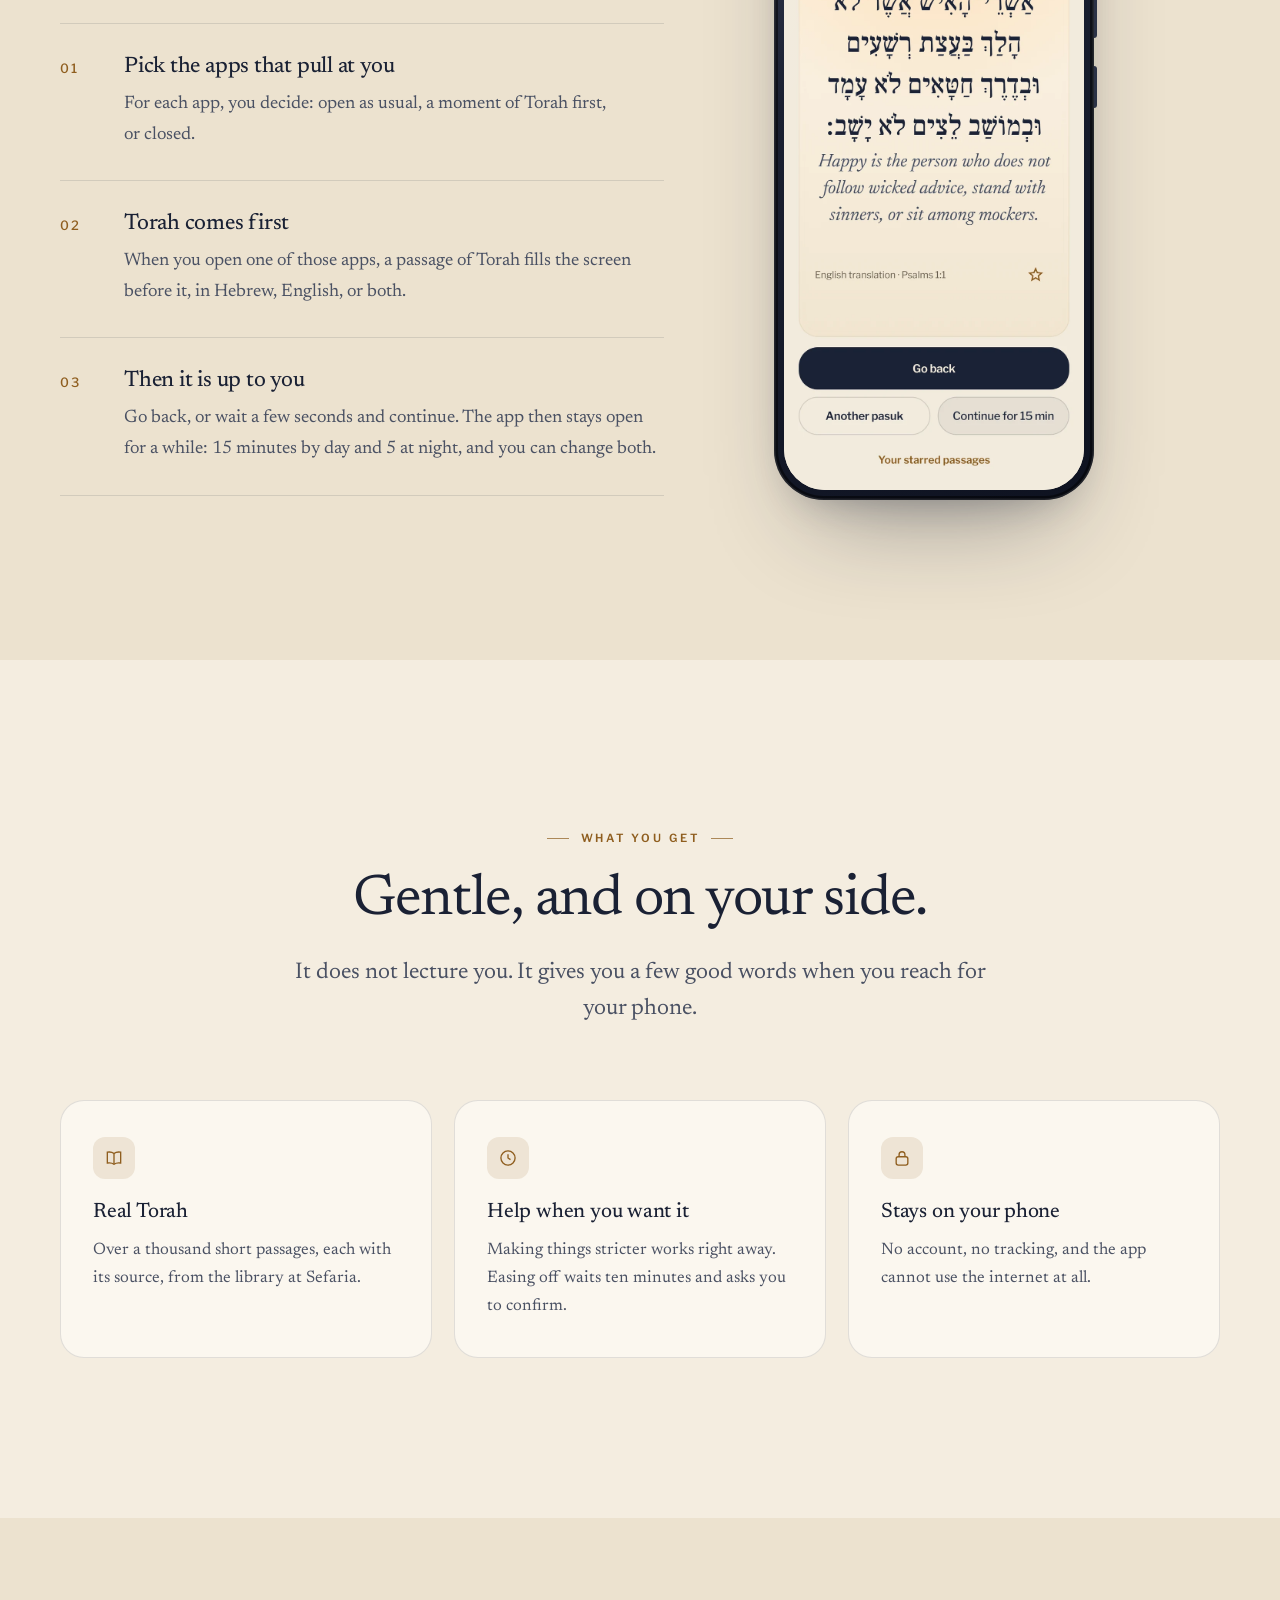
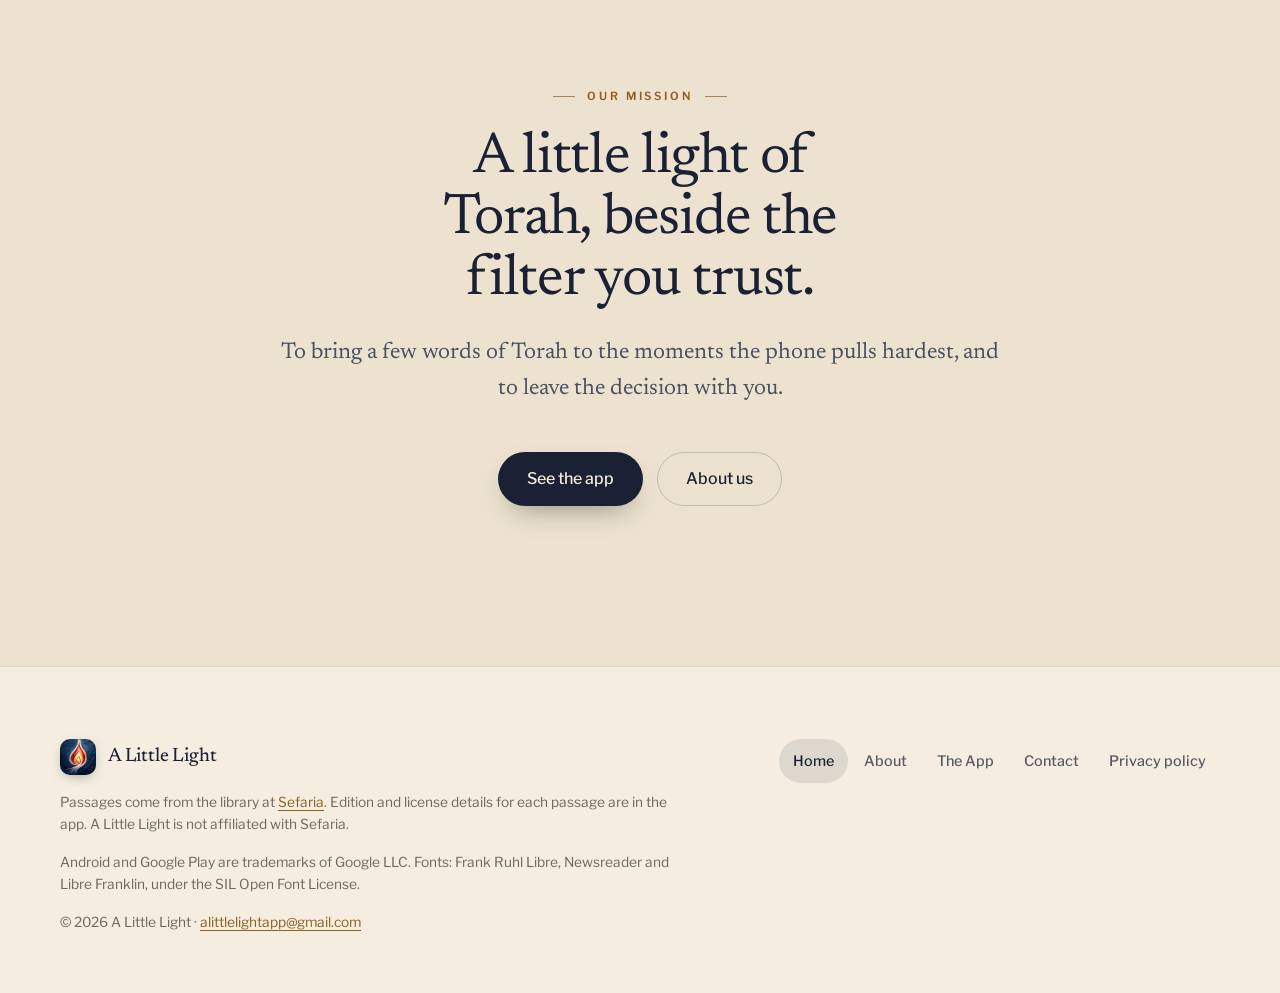
==== commit 3135c1b8: "Preview: new headline (works alongside your filter), problem and answer, Tanya 12:6 name passage, vi" ====
--- a/preview/index.html
+++ b/preview/index.html
@@ -4,12 +4,12 @@
 <meta charset="utf-8">
 <meta name="viewport" content="width=device-width,initial-scale=1">
 <meta name="robots" content="noindex">
-<title>A Little Light: a little light at the moment of choice</title>
-<meta name="description" content="An Android app that meets the pull of the phone with Torah, right at the moment of choice, and leaves the choice with you.">
+<title>A Little Light: not a replacement for your filter, a light beside it</title>
+<meta name="description" content="An Android app that works alongside your filter. Before the apps you choose, it shows a short passage of Torah.">
 <meta name="theme-color" content="#F3ECDF" media="(prefers-color-scheme: light)">
 <meta name="theme-color" content="#0A0F1C" media="(prefers-color-scheme: dark)">
-<meta property="og:title" content="A Little Light: a little light at the moment of choice">
-<meta property="og:description" content="An Android app that meets the pull of the phone with Torah, right at the moment of choice, and leaves the choice with you.">
+<meta property="og:title" content="A Little Light: not a replacement for your filter, a light beside it">
+<meta property="og:description" content="An Android app that works alongside your filter. Before the apps you choose, it shows a short passage of Torah.">
 <meta property="og:image" content="https://rgafni.github.io/alittlelight-site/img/og.png">
 <link rel="icon" type="image/png" sizes="32x32" href="../img/favicon-32.png">
 <link rel="apple-touch-icon" href="../img/apple-touch-icon.png">
@@ -18,7 +18,7 @@
 </head>
 <body>
 <a class="skip" href="#main">Skip to the content</a>
-<div class="ribbon" role="note"><b>Preview</b>A mockup for Roni to review. The live site has not changed.</div>
+<div class="ribbon" role="note"><b>Preview</b>For Roni to review. The live site is unchanged.</div>
 <header class="top on-night">
   <div class="wrap bar">
     <a class="brand" href="index.html"><img src="img/app-icon.png" alt="" width="34" height="34">A Little Light</a>
@@ -30,25 +30,53 @@
 <section class="night hero" aria-labelledby="hero-title">
   <div class="wrap">
     <p class="he-name rise" lang="he" dir="rtl">מְעַט אוֹר</p>
-    <h1 id="hero-title" class="rise d1">A little light at the moment of choice.</h1>
-    <p class="mission rise d2">Our mission is to meet the pull of the phone with Torah, right at the moment of choice, and to leave the choice with you.</p>
+    <h1 id="hero-title" class="rise d1">Not a replacement for your filter. <span class="accent">A light beside it.</span></h1>
+    <p class="sub rise d2">A Little Light is an Android app that works alongside the filter you already use. Before the apps you choose, it shows you a short passage of Torah. Then the choice is yours.</p>
     <div class="cta rise d3">
       <a class="btn solid" href="app.html">See the app</a>
-      <div class="soon" role="note" aria-label="Coming soon to Google Play"><small>Android</small>Coming soon to Google Play</div>
+      <div class="soon" role="note" aria-label="Coming soon to Google Play"><svg viewBox="0 0 24 24" fill="none" stroke="currentColor" stroke-width="1.6" aria-hidden="true"><rect x="6" y="2.5" width="12" height="19" rx="3"/><path d="M10.5 18.5h3"/></svg><span><small>Android</small>Coming soon to Google Play</span></div>
     </div>
-    <div class="stage rise d3">
-      <div class="glow" aria-hidden="true"></div>
-      <div class="device"><img src="img/pause-dark.webp" alt="A Little Light at night: a softly lit arch with a flame and Psalms 119:37 in Hebrew and English, with the buttons Go back, Another pasuk, and Continue in 8." width="780" height="1688" fetchpriority="high"></div>
+    <div class="stage rise d4">
+      <div class="halo" aria-hidden="true"></div>
+      <div class="device dark"><div class="screen"><img src="img/pause-dark.webp" alt="A Little Light at night: a softly lit arch with a flame and Psalms 119:37 in Hebrew and English, with the buttons Go back, Another pasuk, and Continue in 8." width="780" height="1688" fetchpriority="high"></div></div>
     </div>
   </div>
 </section>
 
-<section class="moment" aria-labelledby="moment-title">
-  <div class="narrow">
-    <h2 id="moment-title" class="eyebrow">For the late hours</h2>
-    <p class="time" aria-hidden="true">1:00</p>
-    <p class="big">It is one in the morning. You are in bed, the room is dark, and the scrolling has gone on longer than you wanted.</p>
-    <p class="after">Before the next app opens, A Little Light shows you a few lines of Torah, softly lit and easy on tired eyes. Then you decide what comes next.</p>
+<section aria-label="The problem and the answer">
+  <div class="wrap pa">
+    <article class="problem">
+      <p class="eyebrow">The problem</p>
+      <h2>A filter blocks what is harmful. It cannot stop the scrolling.</h2>
+      <p>Even with a good filter on, the phone can still take an evening. One allowed app leads to the next. Late at night, in bed, in the dark, it is hardest to put down.</p>
+    </article>
+    <article class="answer">
+      <p class="eyebrow">The answer</p>
+      <h2>A little light, right before the app opens.</h2>
+      <p>The Tanya teaches that <em>a little light pushes away a great deal of darkness</em>, and the darkness gives way by itself. That is the idea behind the app. Before an app you chose opens, it puts a few lines of Torah in front of you. Then you decide.</p>
+    </article>
+  </div>
+</section>
+
+<section class="night passage" aria-labelledby="src-title">
+  <div class="wrap">
+    <div class="head center">
+      <p class="eyebrow">Where the name comes from</p>
+      <h2 id="src-title">A little light pushes away a great deal of darkness.</h2>
+    </div>
+    <figure class="niche" style="margin-inline:auto">
+      <img class="flame" src="img/flame.png" alt="" width="128" height="199">
+      <blockquote style="margin:0">
+        <p class="he" lang="he" dir="rtl" id="tanya-he">כְּדִכְתִיב: ״וְרָאִיתִי שֶׁיֵּשׁ יִתְרוֹן לַחָכְמָה מִן הַסִּכְלוּת, כִּיתְרוֹן הָאוֹר מִן הַחוֹשֶׁךְ״; פֵּירוּשׁ, כְּמוֹ שֶׁהָאוֹר יֵשׁ לוֹ יִתְרוֹן וּשְׁלִיטָה וּמֶמְשָׁלָה עַל הַחוֹשֶׁךְ, שֶׁ<mark class="lit">מְּעַט אוֹר</mark><span class="lit-soft"> גַּשְׁמִי דּוֹחֶה הַרְבֵּה מִן הַחשֶׁךְ</span>, שֶׁנִּדְחֶה מִמֶּנּוּ מֵאֵלָיו וּמִמֵּילָא, כָּךְ נִדְחֶה מִמֵּילָא סִכְלוּת הַרְבֵּה שֶׁל הַקְּלִיפָּה וְסִטְרָא אָחֳרָא שֶׁבֶּחָלָל הַשְּׂמָאלִי [כְּמַאֲמַר רַבּוֹתֵינוּ־זִכְרוֹנָם־לִבְרָכָה: ״אֶלָּא אִם כֵּן נִכְנַס בּוֹ רוּחַ שְׁטוּת וְכוּ׳״], מִפְּנֵי הַחָכְמָה שֶׁבַּנֶּפֶשׁ הָאֱלֹהִית שֶׁבַּמּוֹחַ, אֲשֶׁר רְצוֹנָהּ לִמְשׁוֹל לְבַדָּהּ בָּעִיר, וּלְהִתְלַבֵּשׁ בִּשְׁלֹשָׁה לְבוּשֶׁיהָ הַנִּזְכָּרִים לְעֵיל, בְּכָל הַגּוּף כּוּלּוֹ כַּנִּזְכָּר לְעֵיל, שֶׁהֵם מַחֲשָׁבָה דִּבּוּר וּמַעֲשֶׂה שֶׁל תַּרְיַ״ג מִצְוֹת הַתּוֹרָה, כַּנִּזְכָּר לְעֵיל.</p>
+        <div class="rule" aria-hidden="true"></div>
+        <p class="en">As it is written, &ldquo;I saw that wisdom has an advantage over folly, as light has an advantage over darkness.&rdquo; This means: just as light has an advantage, a strength and a rule over darkness, so that <mark>a little physical light</mark><span class="soft"> pushes away a great deal of darkness</span>, which gives way before it by itself, as a matter of course, so too a great deal of the folly of the kelipah and the sitra achra in the left chamber of the heart [as our Sages, of blessed memory, said, &ldquo;unless a spirit of folly enters him&rdquo;] gives way as a matter of course before the wisdom of the divine soul in the mind. That soul wishes to rule alone in the &ldquo;city,&rdquo; and to clothe itself, throughout the whole body, in its three garments mentioned above: the thought, speech and action of the 613 mitzvos of the Torah, as mentioned above.</p>
+      </blockquote>
+      <figcaption>
+        <p class="src">Tanya, Likkutei Amarim, chapter 12</p>
+        <p class="credit">Hebrew: Kehot Publication Society, via <a href="https://www.sefaria.org/Tanya%2C_Part_I%3B_Likkutei_Amarim.12.6">Sefaria</a>, CC BY-NC. English: A Little Light's plain rendering.</p>
+      </figcaption>
+    </figure>
+    <p class="tie">A few lines of Torah, before the app opens. <b>A little light.</b></p>
   </div>
 </section>
 
@@ -64,36 +92,30 @@
       </ol>
     </div>
     <figure class="phone-col" style="margin:0">
-      <div class="device"><picture><img src="img/pause-light.webp" alt="A passage from Psalms 1:1 in Hebrew and English, with the buttons Go back, Another pasuk, and Continue for 15 min." width="780" height="1688" loading="lazy" decoding="async"></picture></div>
+      <div class="device light"><div class="screen"><picture><img src="img/pause-light.webp" alt="A passage from Psalms 1:1 in Hebrew and English, with the buttons Go back, Another pasuk, and Continue for 15 min." width="780" height="1688" loading="lazy" decoding="async"></picture></div></div>
     </figure>
   </div>
 </section>
 
-<section class="principle" aria-labelledby="pr-title">
-  <div class="wrap">
+<section aria-labelledby="pr-title">
+  <div class="wrap center">
     <p class="eyebrow">What you get</p>
     <h2 id="pr-title">Gentle, and on your side.</h2>
-    <p class="lede">A Little Light does not lecture you. It gives you a moment, and a few good words, right when you reach for your phone.</p>
+    <p class="lede" style="max-width:34em;margin-top:24px">It does not lecture you. It gives you a few good words when you reach for your phone.</p>
     <div class="trio">
-      <div><h3>Real Torah</h3><p>Over a thousand short passages, each with its source, from the library at Sefaria.</p></div>
-      <div><h3>Help when you want it</h3><p>Making things stricter works right away. Easing off waits ten minutes and asks you to confirm.</p></div>
-      <div><h3>Stays on your phone</h3><p>No account, no tracking, and the app cannot use the internet at all.</p></div>
+      <div><div class="ic"><svg viewBox="0 0 24 24" fill="none" stroke="currentColor" stroke-width="1.6" aria-hidden="true"><path d="M12 6.5C10 5 7 4.5 4 5v13c3-.5 6 0 8 1.5 2-1.5 5-2 8-1.5V5c-3-.5-6 0-8 1.5z"/><path d="M12 6.5v13"/></svg></div><h3>Real Torah</h3><p>Over a thousand short passages, each with its source, from the library at Sefaria.</p></div>
+      <div><div class="ic"><svg viewBox="0 0 24 24" fill="none" stroke="currentColor" stroke-width="1.6" aria-hidden="true"><circle cx="12" cy="12" r="8.5"/><path d="M12 7.5V12l3 2"/></svg></div><h3>Help when you want it</h3><p>Making things stricter works right away. Easing off waits ten minutes and asks you to confirm.</p></div>
+      <div><div class="ic"><svg viewBox="0 0 24 24" fill="none" stroke="currentColor" stroke-width="1.6" aria-hidden="true"><rect x="5" y="10.5" width="14" height="10" rx="2.5"/><path d="M8.5 10.5V8a3.5 3.5 0 0 1 7 0v2.5"/></svg></div><h3>Stays on your phone</h3><p>No account, no tracking, and the app cannot use the internet at all.</p></div>
     </div>
   </div>
 </section>
 
-<section class="verse band" aria-label="A verse">
-  <div class="wrap">
-    <div class="arch">
-      <img class="flame" src="img/flame.png" alt="" width="128" height="199">
-      <p class="he" lang="he" dir="rtl">נֵר־לְרַגְלִי דְבָרֶךָ וְאוֹר לִנְתִיבָתִי׃</p>
-      <p class="en">Your word is a lamp for my feet and a light for my path.</p>
-      <p class="src">Psalms 119:105</p>
-    </div>
-    <div style="margin-top:56px;display:flex;gap:14px;justify-content:center;flex-wrap:wrap">
-      <a class="btn solid" href="app.html">See the app</a>
-      <a class="btn" href="about.html">About us</a>
-    </div>
+<section class="band closing" aria-labelledby="mission-title">
+  <div class="wrap center">
+    <p class="eyebrow" style="justify-content:center">Our mission</p>
+    <h2 id="mission-title">A little light of Torah, beside the filter you trust.</h2>
+    <p class="lede">To bring a few words of Torah to the moments the phone pulls hardest, and to leave the decision with you.</p>
+    <div class="cta"><a class="btn solid" href="app.html">See the app</a><a class="btn" href="about.html">About us</a></div>
   </div>
 </section>
 
--- a/preview/styles.css
+++ b/preview/styles.css
@@ -1,4 +1,4 @@
-/* A Little Light: site styles. Tokens follow the app's design v2: warm paper and ink by day, warm ink on deep navy by night. */
+/* A Little Light: site styles. Warm paper and ink by day; warm ink on deep navy by night. */
 @font-face{font-family:"Frank Ruhl Libre";src:url(fonts/frankruhl.woff2) format("woff2");font-weight:300 700;font-display:swap}
 @font-face{font-family:"Newsreader";src:url(fonts/newsreader.woff2) format("woff2");font-weight:200 800;font-style:normal;font-display:swap}
 @font-face{font-family:"Newsreader";src:url(fonts/newsreader-italic.woff2) format("woff2");font-weight:200 800;font-style:italic;font-display:swap}
@@ -6,220 +6,268 @@
 
 :root{
   color-scheme:light dark;
-  --bg:#F3ECDF;--bg2:#EAE0CD;--surface:#FBF7EF;--ink:#1B2236;--ink2:#464E62;--muted:#6A6355;
-  --line:rgba(27,34,54,.13);--gold:#8A5B1E;--gold2:#B07A35;
-  --btn:#1B2236;--on-btn:#F7EEDD;
-  --night:#0A0F1C;--night2:#111A2E;--night-ink:#ECE1CB;--night-ink2:#C2BAAA;--night-mute:#8F95A3;--night-line:rgba(236,225,204,.13);--amber:#D2A464;
-  --shadow:0 40px 80px -40px rgba(27,34,54,.45),0 12px 30px -18px rgba(27,34,54,.3);
+  --bg:#F4EDE0;--bg2:#ECE2CF;--card:#FBF7EF;--ink:#1A2134;--ink2:#4A5163;--muted:#6E675A;
+  --line:rgba(26,33,52,.12);--line2:rgba(26,33,52,.2);--gold:#8F5E1F;--gold-soft:rgba(143,94,31,.12);
+  --btn:#1A2134;--on-btn:#F7EEDD;
+  --night:#070B16;--night2:#0C1324;--night3:#111A30;--n-ink:#F0E6D2;--n-ink2:#C9C0AE;--n-mute:#8E93A1;--n-line:rgba(240,230,210,.12);
+  --amber:#E2AE63;--amber2:#F6CF8E;--ember:rgba(232,142,58,.55);
+  --shadow:0 50px 100px -40px rgba(26,33,52,.45),0 18px 40px -24px rgba(26,33,52,.35);
   --serif:"Newsreader",Georgia,"Times New Roman",serif;--sans:"Libre Franklin",system-ui,-apple-system,"Segoe UI",Roboto,sans-serif;--he:"Frank Ruhl Libre","Times New Roman",serif;
+  --ease:cubic-bezier(.2,.7,.2,1);
 }
 @media (prefers-color-scheme:dark){:root{
-  --bg:#0A0F1C;--bg2:#0E1526;--surface:#121A2C;--ink:#ECE1CB;--ink2:#C2BAAA;--muted:#9AA0AD;
-  --line:rgba(236,225,204,.12);--gold:#D2A464;--gold2:#E0B573;
-  --btn:#A87B43;--on-btn:#160E04;
-  --shadow:0 40px 80px -40px rgba(0,0,0,.8),0 12px 30px -18px rgba(0,0,0,.6);
+  --bg:#080C18;--bg2:#0C1222;--card:#10182B;--ink:#F0E6D2;--ink2:#C2BAA9;--muted:#9097A6;
+  --line:rgba(240,230,210,.1);--line2:rgba(240,230,210,.18);--gold:#E2AE63;--gold-soft:rgba(226,174,99,.1);
+  --btn:#E2AE63;--on-btn:#1A1005;
+  --shadow:0 50px 100px -40px rgba(0,0,0,.9),0 18px 40px -24px rgba(0,0,0,.7);
 }}
 
 *{box-sizing:border-box}
-html{-webkit-text-size-adjust:100%}
-body{margin:0;background:var(--bg);color:var(--ink);font:400 1.125rem/1.7 var(--serif);text-rendering:optimizeLegibility;-webkit-font-smoothing:antialiased}
+html{-webkit-text-size-adjust:100%;scroll-behavior:smooth;overflow-x:clip}
+body{overflow-x:clip}
+body{margin:0;background:var(--bg);color:var(--ink);font:400 1.125rem/1.7 var(--serif);text-rendering:optimizeLegibility;-webkit-font-smoothing:antialiased;-moz-osx-font-smoothing:grayscale}
 img{max-width:100%;display:block}
 a{color:var(--gold);text-underline-offset:.22em;text-decoration-thickness:1px}
 a:hover{text-decoration-thickness:2px}
-:focus-visible{outline:2px solid var(--gold);outline-offset:4px;border-radius:6px}
-.skip{position:absolute;left:12px;top:-80px;background:var(--btn);color:var(--on-btn);padding:10px 16px;border-radius:10px;z-index:50;font:500 .95rem var(--sans)}
+:focus-visible{outline:2px solid var(--gold);outline-offset:4px;border-radius:8px}
+::selection{background:rgba(226,174,99,.35)}
+.skip{position:absolute;left:12px;top:-80px;background:var(--btn);color:var(--on-btn);padding:10px 16px;border-radius:10px;z-index:60;font:500 .95rem var(--sans)}
 .skip:focus{top:52px}
-.wrap{width:min(100% - 48px,1120px);margin-inline:auto}
-.narrow{width:min(100% - 48px,700px);margin-inline:auto}
-h1,h2,h3{font-family:var(--serif);font-weight:400;line-height:1.1;margin:0;letter-spacing:-.015em;text-wrap:balance}
-h1{font-size:clamp(2.6rem,7.4vw,5.2rem);font-weight:350}
-h2{font-size:clamp(2rem,4.6vw,3.2rem);font-weight:350}
-h3{font-size:1.45rem;font-weight:450}
+.wrap{width:min(100% - 48px,1160px);margin-inline:auto}
+.narrow{width:min(100% - 48px,720px);margin-inline:auto}
+@media (max-width:520px){.wrap,.narrow{width:calc(100% - 40px)}}
+h1,h2,h3{font-family:var(--serif);font-weight:400;line-height:1.06;margin:0;letter-spacing:-.022em;text-wrap:balance}
+h1{font-size:clamp(2.75rem,7.6vw,6rem);font-weight:340}
+h2{font-size:clamp(2.1rem,5vw,3.6rem);font-weight:340}
+h3{font-size:1.4rem;font-weight:450;letter-spacing:-.01em;line-height:1.2}
 p{margin:0 0 1em;text-wrap:pretty}
-em,.it{font-style:italic}
-.eyebrow{font:600 .72rem/1 var(--sans);letter-spacing:.22em;text-transform:uppercase;color:var(--gold);margin:0 0 22px}
-.lede{font-size:clamp(1.2rem,2.2vw,1.4rem);line-height:1.6;color:var(--ink2)}
-.small{font:400 .86rem/1.55 var(--sans);color:var(--muted)}
-.he{font-family:var(--he);direction:rtl}
-section{padding:96px 0}
-@media (min-width:860px){section{padding:144px 0}}
+.eyebrow{display:inline-flex;align-items:center;gap:12px;font:600 .7rem/1 var(--sans);letter-spacing:.26em;text-transform:uppercase;color:var(--gold);margin:0 0 26px}
+.eyebrow::before{content:"";width:22px;height:1px;background:currentColor;opacity:.7}
+.center .eyebrow::after{content:"";width:22px;height:1px;background:currentColor;opacity:.7}
+.lede{font-size:clamp(1.18rem,2.1vw,1.42rem);line-height:1.6;color:var(--ink2)}
+.small{font:400 .86rem/1.6 var(--sans);color:var(--muted)}
+.accent{font-style:italic;color:var(--gold)}
+section{padding:104px 0;position:relative}
+@media (min-width:900px){section{padding:160px 0}}
 .band{background:var(--bg2)}
 .rule{height:1px;background:var(--line);border:0;margin:0}
-
-/* review ribbon (preview only) */
-.ribbon{background:#2B2213;color:#F2E3C4;font:500 .8rem/1.4 var(--sans);text-align:center;padding:9px 16px;letter-spacing:.01em}
-.ribbon b{font-weight:700;letter-spacing:.08em;text-transform:uppercase;font-size:.7rem;margin-right:8px;color:#E7B86E}
+.center{text-align:center}
+.center .lede{margin-inline:auto}
+
+/* preview ribbon */
+.ribbon{background:#2B2213;color:#F2E3C4;font:500 .78rem/1.4 var(--sans);text-align:center;padding:8px 16px}
+.ribbon b{font-weight:700;letter-spacing:.12em;text-transform:uppercase;font-size:.66rem;margin-right:8px;color:#E7B86E}
 
 /* header */
-header.top{position:sticky;top:0;z-index:30;background:color-mix(in srgb,var(--bg) 86%,transparent);backdrop-filter:saturate(1.2) blur(14px);-webkit-backdrop-filter:saturate(1.2) blur(14px);border-bottom:1px solid var(--line)}
-header.top.on-night{background:color-mix(in srgb,var(--night) 82%,transparent);border-bottom-color:var(--night-line);color:var(--night-ink)}
-.bar{display:flex;align-items:center;justify-content:space-between;height:68px;gap:16px}
-.brand{display:flex;align-items:center;gap:12px;text-decoration:none;color:inherit;font:450 1.18rem var(--serif);letter-spacing:-.005em;white-space:nowrap}
-.brand img{width:34px;height:34px;border-radius:9px}
-nav ul{list-style:none;margin:0;padding:0;display:flex;gap:4px}
-nav a{display:inline-flex;align-items:center;min-height:44px;padding:0 12px;border-radius:22px;color:inherit;opacity:.78;text-decoration:none;font:500 .9rem var(--sans)}
+header.top{position:sticky;top:0;z-index:40;background:color-mix(in srgb,var(--bg) 80%,transparent);backdrop-filter:saturate(1.3) blur(18px);-webkit-backdrop-filter:saturate(1.3) blur(18px);border-bottom:1px solid var(--line)}
+header.top.on-night{background:color-mix(in srgb,var(--night) 78%,transparent);border-bottom-color:var(--n-line);color:var(--n-ink)}
+.bar{display:flex;align-items:center;justify-content:space-between;height:72px;gap:16px}
+.brand{display:flex;align-items:center;gap:12px;text-decoration:none;color:inherit;font:450 1.2rem var(--serif);letter-spacing:-.01em;white-space:nowrap}
+.brand img{width:36px;height:36px;border-radius:10px;box-shadow:0 4px 14px -6px rgba(0,0,0,.5)}
+nav ul{list-style:none;margin:0;padding:0;display:flex;gap:2px}
+nav a{display:inline-flex;align-items:center;min-height:44px;padding:0 14px;border-radius:22px;color:inherit;opacity:.72;text-decoration:none;font:500 .9rem var(--sans);transition:opacity .2s,background .2s}
 nav a:hover{opacity:1}
-nav a[aria-current=page]{opacity:1;background:color-mix(in srgb,currentColor 9%,transparent)}
+nav a[aria-current=page]{opacity:1;background:color-mix(in srgb,currentColor 10%,transparent)}
 @media (max-width:640px){
-  .bar{height:auto;flex-direction:column;align-items:flex-start;padding:12px 0 6px;gap:4px}
-  nav{width:100%;overflow-x:auto}
-  nav ul{gap:0;margin-left:-12px}
-  nav a{font-size:.88rem;padding:0 11px}
+  .bar{height:auto;flex-wrap:wrap;padding:12px 0 8px;gap:6px}
+  header nav{width:100%}
+  header nav ul{justify-content:space-between;margin:0 -10px}
+  header nav a{font-size:.86rem;padding:0 10px;min-height:40px}
 }
 
-/* night register: the 1 AM moment. Always night, in light mode too. */
-.night{background:var(--night);color:var(--night-ink);position:relative;overflow:hidden;isolation:isolate}
+/* night register */
+.night{background:var(--night);color:var(--n-ink);overflow:hidden;isolation:isolate}
 .night .eyebrow{color:var(--amber)}
-.night .lede{color:var(--night-ink2)}
-.night .small{color:var(--night-mute)}
+.night .lede{color:var(--n-ink2)}
+.night .small{color:var(--n-mute)}
 .night a{color:var(--amber)}
-
-/* home hero */
-.hero{padding:88px 0 0;text-align:center}
-.hero::before{content:"";position:absolute;inset:-10% -20% auto;height:120%;z-index:-1;
-  background:radial-gradient(42% 38% at 50% 64%,rgba(232,150,70,.24),transparent 70%),radial-gradient(70% 60% at 50% 0%,#141D33 0%,transparent 70%)}
-.hero .he-name{font:400 1.6rem/1 var(--he);color:var(--amber);margin:0 0 26px;letter-spacing:.02em}
-.hero h1{max-width:13ch;margin:0 auto}
-.hero .mission{max-width:34em;margin:30px auto 0;font-style:italic;font-size:clamp(1.2rem,2.4vw,1.5rem);line-height:1.55;color:var(--night-ink2)}
-.hero .cta{display:flex;flex-wrap:wrap;gap:14px;justify-content:center;margin-top:40px}
-.stage{position:relative;margin:72px auto 0;width:min(340px,78vw)}
-.stage .glow{position:absolute;left:50%;top:18%;width:190%;aspect-ratio:1;transform:translateX(-50%);background:radial-gradient(closest-side,rgba(226,140,58,.34),rgba(226,140,58,.08) 55%,transparent);z-index:-1;pointer-events:none}
-.hero{padding-bottom:120px}
-.hero .stage{width:min(320px,76vw)}
+.night .accent{color:var(--amber)}
+
+/* HERO */
+.hero{padding:96px 0 150px;text-align:center}
+.hero::before{content:"";position:absolute;inset:0;z-index:-2;
+  background:radial-gradient(80% 60% at 50% -10%,#16213C 0%,transparent 65%),linear-gradient(180deg,#0A1020,#070B16 70%)}
+.hero .he-name{font:400 1.5rem/1 var(--he);color:var(--amber);margin:0 0 30px;text-shadow:0 0 24px rgba(232,142,58,.45)}
+.hero h1{max-width:15ch;margin:0 auto}
+.hero h1 .accent{display:block;font-weight:300;background:linear-gradient(180deg,#F8D79C,#D9984A);-webkit-background-clip:text;background-clip:text;color:transparent;padding-bottom:.08em}
+.hero .sub{max-width:34em;margin:32px auto 0;font-size:clamp(1.15rem,2.2vw,1.4rem);line-height:1.6;color:var(--n-ink2)}
+.cta{display:flex;flex-wrap:wrap;gap:14px;justify-content:center;margin-top:44px}
+.stage{position:relative;margin:84px auto 0;width:min(330px,74vw)}
+.stage .halo{position:absolute;left:50%;top:46%;width:215%;aspect-ratio:1;transform:translate(-50%,-50%);background:radial-gradient(closest-side,rgba(232,142,58,.42),rgba(232,142,58,.14) 45%,transparent 72%);z-index:-1;pointer-events:none}
+@media (prefers-reduced-motion:no-preference){.stage .halo{animation:breathe 7s ease-in-out infinite}@keyframes breathe{0%,100%{opacity:.75;transform:translate(-50%,-50%) scale(.96)}50%{opacity:1;transform:translate(-50%,-50%) scale(1.04)}}}
 
 /* buttons */
-.btn{display:inline-flex;align-items:center;justify-content:center;gap:10px;min-height:52px;padding:0 26px;border-radius:28px;font:500 1rem var(--sans);text-decoration:none;border:1px solid var(--line);color:var(--ink);background:transparent;transition:background .2s,border-color .2s}
-.btn:hover{border-color:currentColor}
-.btn.solid{background:var(--btn);color:var(--on-btn);border-color:transparent}
-.night .btn{border-color:var(--night-line);color:var(--night-ink)}
-.night .btn.solid{background:#A87B43;color:#160E04;border-color:transparent}
-.soon{display:inline-flex;flex-direction:column;align-items:flex-start;justify-content:center;min-height:52px;padding:7px 22px;border-radius:14px;border:1px dashed color-mix(in srgb,currentColor 35%,transparent);font:500 .98rem/1.25 var(--sans)}
-.soon small{font:600 .64rem/1.3 var(--sans);letter-spacing:.16em;text-transform:uppercase;opacity:.7}
-
-/* device */
-.device{position:relative;border-radius:46px;padding:11px;background:linear-gradient(160deg,#2C344A,#151B2B 60%);box-shadow:var(--shadow),inset 0 0 0 1px rgba(255,255,255,.08)}
-.device img{border-radius:36px;width:100%;height:auto;aspect-ratio:780/1688;object-fit:cover;object-position:top;background:#0A0F1C}
-.device.sm{border-radius:34px;padding:8px}
-.device.sm img{border-radius:27px}
-
-/* moment */
-.moment{text-align:center}
-.moment .time{font:300 clamp(4.5rem,14vw,9rem)/1 var(--serif);letter-spacing:-.04em;color:var(--gold);margin:0 0 28px;font-variant-numeric:lining-nums}
-.moment p.big{font:italic 350 clamp(1.5rem,3.4vw,2.3rem)/1.4 var(--serif);max-width:24em;margin:0 auto}
-.moment p.after{margin:30px auto 0;max-width:34em;color:var(--ink2)}
+.btn{display:inline-flex;align-items:center;justify-content:center;gap:10px;min-height:54px;padding:0 28px;border-radius:30px;font:500 1rem var(--sans);text-decoration:none;border:1px solid var(--line2);color:var(--ink);background:transparent;transition:transform .25s var(--ease),background .2s,border-color .2s,box-shadow .25s}
+.btn:hover{border-color:currentColor;transform:translateY(-1px)}
+.btn.solid{background:var(--btn);color:var(--on-btn);border-color:transparent;box-shadow:0 12px 30px -14px rgba(0,0,0,.5)}
+.night .btn{border-color:rgba(240,230,210,.22);color:var(--n-ink)}
+.night .btn.solid{background:linear-gradient(180deg,#EDBC72,#C98A3F);color:#1A1005;border-color:transparent;box-shadow:0 14px 40px -12px rgba(232,142,58,.6)}
+.soon{display:inline-flex;align-items:center;gap:12px;min-height:54px;padding:8px 22px 8px 18px;border-radius:16px;border:1px solid color-mix(in srgb,currentColor 22%,transparent);font:500 .98rem/1.2 var(--sans);text-align:left}
+.soon svg{width:22px;height:22px;flex:none;opacity:.85}
+.soon span{display:flex;flex-direction:column}
+.soon small{font:600 .6rem/1.3 var(--sans);letter-spacing:.18em;text-transform:uppercase;opacity:.65}
+
+/* device: Android phone with punch-hole camera */
+.device{position:relative;border-radius:50px;padding:10px;background:linear-gradient(150deg,#3A4258 0%,#1A2031 35%,#0E1220 100%);box-shadow:var(--shadow),inset 0 0 0 1.5px rgba(255,255,255,.1),inset 0 0 0 4px rgba(0,0,0,.5)}
+.device::before{content:"";position:absolute;right:-3px;top:22%;width:3px;height:12%;border-radius:0 3px 3px 0;background:#2A3146}
+.device::after{content:"";position:absolute;right:-3px;top:38%;width:3px;height:6%;border-radius:0 3px 3px 0;background:#2A3146}
+.device .screen{position:relative;border-radius:41px;overflow:hidden;background:#000;padding-top:30px}
+.device .screen::before{content:"";position:absolute;top:10px;left:50%;width:11px;height:11px;margin-left:-5.5px;border-radius:50%;background:#05070D;box-shadow:inset 0 0 0 2px #131A2A;z-index:2}
+.device .screen::after{content:"";position:absolute;inset:0;background:linear-gradient(115deg,rgba(255,255,255,.07) 0%,transparent 28%);pointer-events:none}
+.device img{width:100%;height:auto;aspect-ratio:780/1688;object-fit:cover;object-position:top}
+.device.light .screen,.device.auto .screen{background:#F2EBDD}
+@media (prefers-color-scheme:dark){.device.auto .screen{background:#0A0F1B}}
+.device.sanct .screen{background:#0D1424}
+.device.dark .screen{background:#0A0F1B}
+.device.sm{border-radius:38px;padding:8px}.device.sm .screen{border-radius:31px}
+.device.sm .screen{padding-top:24px}.device.sm .screen::before{top:9px;width:9px;height:9px;margin-left:-4.5px}
+
+/* PROBLEM / ANSWER */
+.pa{display:grid;gap:28px}
+@media (min-width:900px){.pa{grid-template-columns:1fr 1fr;gap:32px}}
+.pa article{border-radius:30px;padding:clamp(34px,5vw,60px);border:1px solid var(--line)}
+.pa .problem{background:var(--card)}
+.pa .answer{background:var(--night2);color:var(--n-ink);border-color:var(--n-line);position:relative;overflow:hidden}
+.pa .answer::before{content:"";position:absolute;right:-30%;top:-40%;width:90%;aspect-ratio:1;background:radial-gradient(closest-side,rgba(232,142,58,.28),transparent);pointer-events:none}
+.pa .answer .eyebrow{color:var(--amber)}
+.pa h2{font-size:clamp(1.9rem,3.6vw,2.7rem);margin-bottom:22px}
+.pa p{color:var(--ink2);font-size:1.12rem}
+.pa .answer p{color:var(--n-ink2)}
+.pa .answer em{color:var(--amber2);font-style:italic}
+
+/* THE PASSAGE */
+.passage{padding:120px 0 130px}
+@media (min-width:900px){.passage{padding:180px 0}}
+.passage::before{content:"";position:absolute;inset:0;z-index:-1;background:radial-gradient(50% 40% at 50% 38%,rgba(232,142,58,.16),transparent 70%),linear-gradient(180deg,#070B16,#0B1222 50%,#070B16)}
+.passage .head{text-align:center;max-width:40em;margin:0 auto 64px}
+.passage .head h2{margin-bottom:22px}
+.niche{position:relative;max-width:860px;margin:0 auto;padding:clamp(70px,9vw,110px) clamp(24px,6vw,84px) clamp(48px,6vw,72px);border-radius:430px 430px 34px 34px;background:linear-gradient(180deg,rgba(226,174,99,.09),rgba(226,174,99,.02) 45%,transparent);border:1px solid rgba(226,174,99,.24);box-shadow:inset 0 1px 0 rgba(255,255,255,.04),0 60px 120px -60px rgba(232,142,58,.35)}
+@media (max-width:640px){.niche{border-radius:220px 220px 26px 26px}}
+.niche .flame{width:30px;height:auto;margin:0 auto 38px;filter:drop-shadow(0 0 18px rgba(232,142,58,.7))}
+.niche .he{font-family:var(--he);direction:rtl;text-align:center;font-size:clamp(1.3rem,2.6vw,1.75rem);line-height:2;color:rgba(240,230,210,.62);margin:0}
+mark.lit{background:none;color:#FFE2A8;font-weight:500;text-shadow:0 0 18px rgba(255,170,70,.85),0 0 42px rgba(232,142,58,.55);padding:0 .08em;border-radius:6px;box-shadow:0 0 0 1px rgba(255,200,120,.0);background-image:radial-gradient(closest-side,rgba(232,142,58,.28),transparent)}
+.lit-soft{color:#F3D9A8}
+.niche .rule{width:56px;height:1px;background:rgba(226,174,99,.5);margin:38px auto}
+.niche .en{font:italic 400 clamp(1.02rem,1.7vw,1.15rem)/1.75 var(--serif);color:rgba(240,230,210,.6);margin:0;text-align:left}
+.niche .en mark{background:none;color:#FFE2A8;text-shadow:0 0 16px rgba(255,170,70,.6)}
+.niche .en .soft{color:#F3D9A8}
+.niche .src{margin-top:40px;text-align:center;font:600 .68rem/1.6 var(--sans);letter-spacing:.22em;text-transform:uppercase;color:var(--amber)}
+.niche .credit{margin-top:10px;text-align:center;font:400 .78rem/1.6 var(--sans);color:var(--n-mute)}
+.passage .tie{max-width:34em;margin:64px auto 0;text-align:center;font:italic 350 clamp(1.4rem,3vw,2rem)/1.45 var(--serif);color:var(--n-ink)}
+.passage .tie b{font-weight:400;color:var(--amber2)}
 
 /* steps */
-.split{display:grid;gap:64px;align-items:center}
-@media (min-width:900px){.split{grid-template-columns:1.1fr .9fr;gap:96px}.split.rev > :first-child{order:2}}
-.steps{list-style:none;margin:40px 0 0;padding:0;counter-reset:s}
-.steps li{counter-increment:s;display:grid;grid-template-columns:56px 1fr;padding:26px 0;border-top:1px solid var(--line)}
+.split{display:grid;gap:72px;align-items:center}
+@media (min-width:900px){.split{grid-template-columns:1.15fr .85fr;gap:110px}}
+.steps{list-style:none;margin:46px 0 0;padding:0;counter-reset:s}
+.steps li{counter-increment:s;display:grid;grid-template-columns:64px 1fr;padding:30px 0;border-top:1px solid var(--line)}
 .steps li:last-child{border-bottom:1px solid var(--line)}
-.steps li::before{content:counter(s,upper-roman);font:italic 400 1.1rem/1.9 var(--serif);color:var(--gold)}
-.steps h3{margin-bottom:6px}
+.steps li::before{content:"0" counter(s);font:500 .8rem/2.4 var(--sans);letter-spacing:.14em;color:var(--gold)}
+.steps h3{margin-bottom:8px}
 .steps p{margin:0;color:var(--ink2)}
-.phone-col{width:min(330px,80vw);margin-inline:auto}
-.caption{margin-top:18px;text-align:center}
-
-/* principle */
-.principle{text-align:center}
-.principle h2{max-width:16ch;margin:0 auto}
-.principle .lede{max-width:36em;margin:26px auto 0}
-.trio{display:grid;gap:1px;background:var(--line);border:1px solid var(--line);border-radius:22px;overflow:hidden;margin-top:64px;text-align:left}
-.trio > div{background:var(--bg);padding:34px 30px}
-.band .trio > div{background:var(--bg2)}
-.trio h3{font-size:1.25rem;margin-bottom:10px}
+.phone-col{width:min(320px,76vw);margin-inline:auto;position:relative}
+.phone-col::before{content:"";position:absolute;inset:10% -30% 0;background:radial-gradient(closest-side,var(--gold-soft),transparent);z-index:-1}
+
+/* trio */
+.trio{display:grid;gap:18px;margin-top:72px;text-align:left}
+@media (min-width:860px){.trio{grid-template-columns:repeat(3,1fr);gap:22px}}
+.trio > div{background:var(--card);border:1px solid var(--line);border-radius:24px;padding:36px 32px;transition:transform .35s var(--ease),box-shadow .35s}
+.trio > div:hover{transform:translateY(-3px);box-shadow:0 24px 50px -30px rgba(0,0,0,.4)}
+.trio .ic{width:42px;height:42px;border-radius:12px;display:grid;place-items:center;background:var(--gold-soft);color:var(--gold);margin-bottom:22px}
+.trio .ic svg{width:20px;height:20px}
+.trio h3{font-size:1.3rem;margin-bottom:10px}
 .trio p{margin:0;color:var(--ink2);font-size:1.04rem}
-@media (min-width:860px){.trio{grid-template-columns:repeat(3,1fr)}}
-
-/* verse */
-.verse{text-align:center}
-.verse .arch{width:min(560px,100%);margin:0 auto;padding:84px 40px 64px;border-radius:280px 280px 28px 28px;border:1px solid color-mix(in srgb,var(--gold) 32%,transparent);background:linear-gradient(180deg,color-mix(in srgb,var(--gold) 9%,transparent),transparent 70%)}
-.verse img.flame{width:34px;height:auto;margin:0 auto 30px}
-.verse .he{font-size:clamp(1.7rem,4.4vw,2.5rem);line-height:1.5;margin:0}
-.verse .en{font:italic 400 1.25rem/1.5 var(--serif);color:var(--ink2);margin:18px auto 0;max-width:22em}
-.verse .src{font:600 .7rem/1 var(--sans);letter-spacing:.2em;text-transform:uppercase;color:var(--muted);margin-top:26px}
-
-/* page heads (inner pages) */
-.pagehead{padding:120px 0 88px}
-.pagehead h1{font-size:clamp(2.5rem,6.4vw,4.4rem);max-width:15ch}
-.pagehead .lede{max-width:36em;margin-top:28px}
-.pagehead.center{text-align:center}.pagehead.center h1,.pagehead.center .lede{margin-inline:auto}
+
+/* closing CTA */
+.closing{text-align:center}
+.closing h2{max-width:16ch;margin:0 auto}
+.closing .lede{max-width:32em;margin:24px auto 0}
+
+/* inner page heads */
+.pagehead{padding:128px 0 96px;overflow:hidden}
+.pagehead::before{content:"";position:absolute;left:50%;top:-30%;width:min(900px,150vw);aspect-ratio:1;transform:translateX(-50%);background:radial-gradient(closest-side,var(--gold-soft),transparent);z-index:-1}
+.pagehead{isolation:isolate}
+.pagehead h1{font-size:clamp(2.6rem,6.8vw,5rem);max-width:16ch}
+.pagehead .lede{max-width:34em;margin-top:30px}
+.pagehead.center h1{margin-inline:auto}
 
 /* prose */
-.prose h2{font-size:clamp(1.7rem,3.4vw,2.3rem);margin:0 0 20px}
+.prose h2{font-size:clamp(1.8rem,3.6vw,2.5rem);margin:0 0 24px}
 .prose p,.prose li{color:var(--ink2)}
 .prose ul{padding-left:1.1em;margin:0 0 1em}
-.prose li{margin:.35em 0}
+.prose li{margin:.45em 0}
 .prose li::marker{color:var(--gold)}
-.prose .block + .block{margin-top:72px;padding-top:72px;border-top:1px solid var(--line)}
-.prose h3{margin:28px 0 8px;font-size:1.2rem}
-
-.nots{list-style:none;padding:0;margin:28px 0 0;display:flex;flex-wrap:wrap;gap:10px}
-.nots li{font:500 .9rem var(--sans);padding:10px 16px;border-radius:24px;border:1px solid var(--line);color:var(--ink2)}
-.nots li s{text-decoration-color:var(--gold);text-decoration-thickness:1.5px}
-
-/* app page features */
-.feature{display:grid;gap:48px;align-items:center;padding:24px 0}
-.feature + .feature{margin-top:120px}
-@media (min-width:900px){.feature{grid-template-columns:1fr 1fr;gap:110px}.feature.rev .shot{order:2}}
-.feature .shot{width:min(310px,76vw);margin-inline:auto;position:relative}
-.feature .num{font:italic 400 1rem var(--serif);color:var(--gold);margin-bottom:14px}
-.feature h2{font-size:clamp(1.9rem,3.6vw,2.7rem);margin-bottom:20px}
-.feature p{color:var(--ink2)}
-.ticks{list-style:none;padding:0;margin:22px 0 0}
-.ticks li{position:relative;padding:10px 0 10px 28px;border-top:1px solid var(--line);font-size:1.02rem;color:var(--ink2)}
-.ticks li::before{content:"";position:absolute;left:4px;top:1.15em;width:9px;height:9px;border-radius:50%;background:radial-gradient(circle at 40% 40%,#F2C070,#B66A24)}
-.feature .shot.pair-wrap{width:min(500px,92vw)}
-.pair{display:flex;gap:20px;justify-content:center}
+.values{display:grid;gap:18px;margin-top:8px}
+@media (min-width:760px){.values{grid-template-columns:1fr 1fr}}
+.values div{border:1px solid var(--line);border-radius:22px;padding:30px 28px;background:var(--card)}
+.values h3{font-size:1.25rem;margin-bottom:8px}
+.values p{margin:0;font-size:1.04rem;color:var(--ink2)}
+
+/* app features */
+.feature{display:grid;gap:56px;align-items:center}
+.feature + .feature{margin-top:140px}
+@media (min-width:900px){.feature{grid-template-columns:1fr 1fr;gap:120px}.feature.rev .shot{order:2}}
+.feature .shot{width:min(310px,74vw);margin-inline:auto;position:relative}
+.feature .shot::before{content:"";position:absolute;inset:6% -35% -6%;background:radial-gradient(closest-side,var(--gold-soft),transparent);z-index:-1}
+.feature h2{font-size:clamp(2rem,3.8vw,2.9rem);margin-bottom:22px}
+.feature p{color:var(--ink2);font-size:1.15rem}
+.ticks{list-style:none;padding:0;margin:26px 0 0}
+.ticks li{position:relative;padding:13px 0 13px 30px;border-top:1px solid var(--line);font-size:1.04rem;color:var(--ink2)}
+.ticks li::before{content:"";position:absolute;left:4px;top:1.32em;width:8px;height:8px;border-radius:50%;background:radial-gradient(circle at 40% 40%,#F6CF8E,#C27A2E);box-shadow:0 0 10px rgba(232,142,58,.6)}
+.feature .shot.pair-wrap{width:min(520px,92vw)}
+.pair{display:flex;gap:18px;justify-content:center;align-items:flex-start}
 .pair .device{width:min(240px,44vw)}
-.pair .device:last-child{margin-top:48px}
+.pair .device:last-child{margin-top:56px}
 
 .library{display:grid;gap:56px}
 @media (min-width:900px){.library{grid-template-columns:.9fr 1.1fr;align-items:center}}
-.count{margin:0;font:300 clamp(4.5rem,11vw,7.5rem)/1 var(--serif);letter-spacing:-.04em;color:var(--gold)}
-.fams{display:grid;grid-template-columns:1fr 1fr;gap:1px;background:var(--line);border:1px solid var(--line);border-radius:20px;overflow:hidden}
-.fams div{background:var(--bg2);padding:22px 22px}
-.fams b{display:block;font:450 1.2rem var(--serif)}
-.fams span{font:400 .84rem/1.45 var(--sans);color:var(--muted)}
-
-.plate{background:var(--night);color:var(--night-ink);border-radius:30px;padding:clamp(34px,6vw,72px);position:relative;overflow:hidden}
-.plate::before{content:"";position:absolute;right:-120px;top:-120px;width:380px;height:380px;background:radial-gradient(closest-side,rgba(226,140,58,.22),transparent);pointer-events:none}
+.count{margin:0;font:250 clamp(5rem,13vw,8.5rem)/.95 var(--serif);letter-spacing:-.05em;background:linear-gradient(180deg,var(--gold),color-mix(in srgb,var(--gold) 55%,transparent));-webkit-background-clip:text;background-clip:text;color:transparent}
+.fams{display:grid;grid-template-columns:1fr 1fr;gap:12px}
+.fams div{background:var(--card);border:1px solid var(--line);border-radius:18px;padding:22px}
+.fams b{display:block;font:450 1.2rem var(--serif);margin-bottom:4px}
+.fams span{font:400 .84rem/1.5 var(--sans);color:var(--muted)}
+@media (max-width:520px){.fams{grid-template-columns:1fr}}
+
+.plate{background:var(--night2);color:var(--n-ink);border-radius:34px;padding:clamp(36px,6vw,80px);position:relative;overflow:hidden;border:1px solid var(--n-line)}
+.plate::before{content:"";position:absolute;right:-140px;top:-140px;width:440px;height:440px;background:radial-gradient(closest-side,rgba(232,142,58,.24),transparent);pointer-events:none}
+.plate .eyebrow{color:var(--amber)}
 .plate h2{max-width:14ch}
-.plate .lede{color:var(--night-ink2)}
-.perms{display:grid;gap:1px;background:var(--night-line);border-radius:18px;overflow:hidden;margin-top:44px;border:1px solid var(--night-line)}
-.perms div{background:#0E1527;padding:20px 24px;display:grid;gap:4px}
+.plate .lede{color:var(--n-ink2)}
+.plate .none{margin:28px 0 18px;font:italic 400 clamp(1.3rem,2.6vw,1.7rem)/1.4 var(--serif);color:var(--amber2)}
+.perms{display:grid;gap:1px;background:var(--n-line);border-radius:20px;overflow:hidden;margin-top:44px;border:1px solid var(--n-line)}
+.perms div{background:#0A1122;padding:20px 24px;display:grid;gap:4px}
 @media (min-width:760px){.perms div{grid-template-columns:200px 1fr;gap:24px;align-items:baseline}}
-.perms b{font:600 .92rem var(--sans);color:var(--night-ink)}
-.perms span{font:400 .95rem/1.55 var(--sans);color:var(--night-ink2)}
-.plate .none{margin-top:30px;font:italic 400 1.35rem/1.45 var(--serif);color:var(--amber)}
+.perms b{font:600 .9rem var(--sans);color:var(--n-ink)}
+.perms span{font:400 .95rem/1.6 var(--sans);color:var(--n-ink2)}
 .plate a{color:var(--amber)}
 
 .dl{text-align:center}
-.dl img.icon{width:112px;height:112px;border-radius:26px;margin:0 auto 34px;box-shadow:var(--shadow)}
-.dl .soon{margin-top:30px}
+.dl img.icon{width:120px;height:120px;border-radius:28px;margin:0 auto 36px;box-shadow:0 30px 60px -24px rgba(232,142,58,.55),0 10px 30px -12px rgba(0,0,0,.5)}
+.dl .soon{margin-top:32px}
 
 /* contact */
-.mailcard{margin:0 auto;max-width:720px;text-align:center;padding:72px 32px;border-radius:30px;border:1px solid var(--line);background:linear-gradient(180deg,var(--surface),transparent)}
-.mailcard .addr{display:inline-block;margin-top:22px;font:400 clamp(1.4rem,4.4vw,2.3rem)/1.2 var(--serif);color:var(--ink);text-decoration:none;border-bottom:1px solid var(--gold);padding-bottom:6px;word-break:break-word}
+.mailcard{margin:0 auto;max-width:760px;text-align:center;padding:76px 32px;border-radius:34px;border:1px solid var(--line);background:radial-gradient(80% 90% at 50% 0%,var(--gold-soft),transparent),var(--card);box-shadow:var(--shadow)}
+.mailcard .addr{display:inline-block;margin-top:8px;font:400 clamp(1.35rem,4.6vw,2.4rem)/1.2 var(--serif);color:var(--ink);text-decoration:none;border-bottom:1px solid var(--gold);padding-bottom:8px;word-break:break-word}
 .mailcard .addr:hover{color:var(--gold)}
-.topics{display:grid;gap:1px;background:var(--line);border-radius:20px;overflow:hidden;border:1px solid var(--line);margin-top:64px}
-.topics div{background:var(--bg);padding:28px 30px}
-.topics h3{font-size:1.2rem;margin-bottom:6px}
+.topics{display:grid;gap:16px;margin-top:56px}
+.topics div{background:var(--card);border:1px solid var(--line);border-radius:22px;padding:30px 30px}
+.topics h3{font-size:1.2rem;margin-bottom:8px}
 .topics p{margin:0;color:var(--ink2);font-size:1.02rem}
 @media (min-width:760px){.topics{grid-template-columns:repeat(3,1fr)}}
 
 /* footer */
-footer{border-top:1px solid var(--line);padding:64px 0 56px;background:var(--bg)}
-.foot{display:grid;gap:30px}
-@media (min-width:800px){.foot{grid-template-columns:1.2fr 1fr;align-items:start}}
-.foot .brand{font-size:1.1rem;color:var(--ink)}
-.foot nav ul{flex-wrap:wrap;justify-content:flex-start;margin-left:-12px}
+footer{border-top:1px solid var(--line);padding:72px 0 60px;background:var(--bg)}
+.foot{display:grid;gap:34px}
+@media (min-width:800px){.foot{grid-template-columns:1.3fr 1fr;align-items:start}}
+.foot .brand{color:var(--ink)}
+.foot nav ul{flex-wrap:wrap;margin-left:-14px}
 @media (min-width:800px){.foot nav ul{justify-content:flex-end;margin-left:0}}
-.foot .small{margin:14px 0 0;max-width:46em}
-
-/* gentle entrance */
+.foot .small{margin:16px 0 0;max-width:46em}
+
+/* entrance motion, CSS only */
 @media (prefers-reduced-motion:no-preference){
-  .rise{animation:rise 1.1s cubic-bezier(.2,.7,.2,1) both}
-  .rise.d1{animation-delay:.12s}.rise.d2{animation-delay:.24s}.rise.d3{animation-delay:.4s}
-  @keyframes rise{from{opacity:0;transform:translateY(18px)}to{opacity:1;transform:none}}
+  .rise{animation:rise 1.2s var(--ease) both}
+  .rise.d1{animation-delay:.1s}.rise.d2{animation-delay:.22s}.rise.d3{animation-delay:.36s}.rise.d4{animation-delay:.5s}
+  @keyframes rise{from{opacity:0;transform:translateY(20px)}to{opacity:1;transform:none}}
 }
+@media (prefers-reduced-motion:reduce){html{scroll-behavior:auto}}
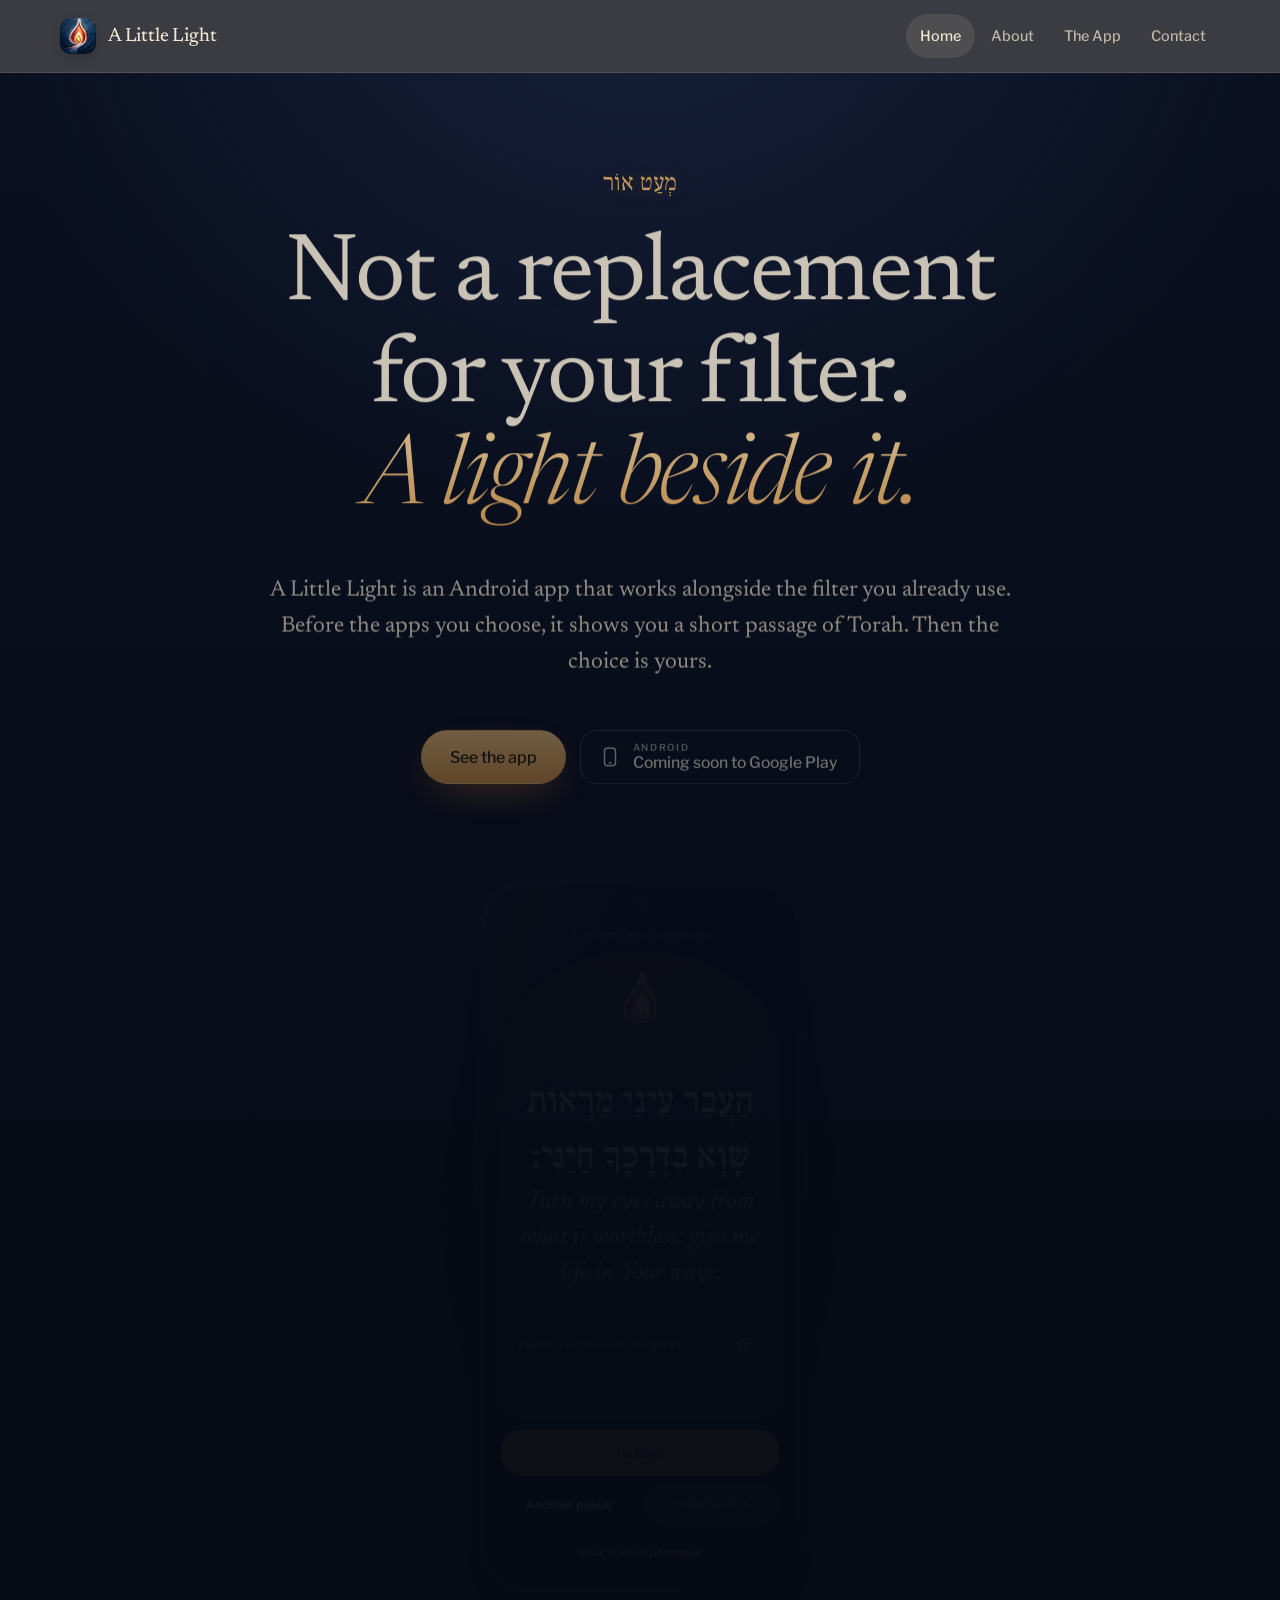
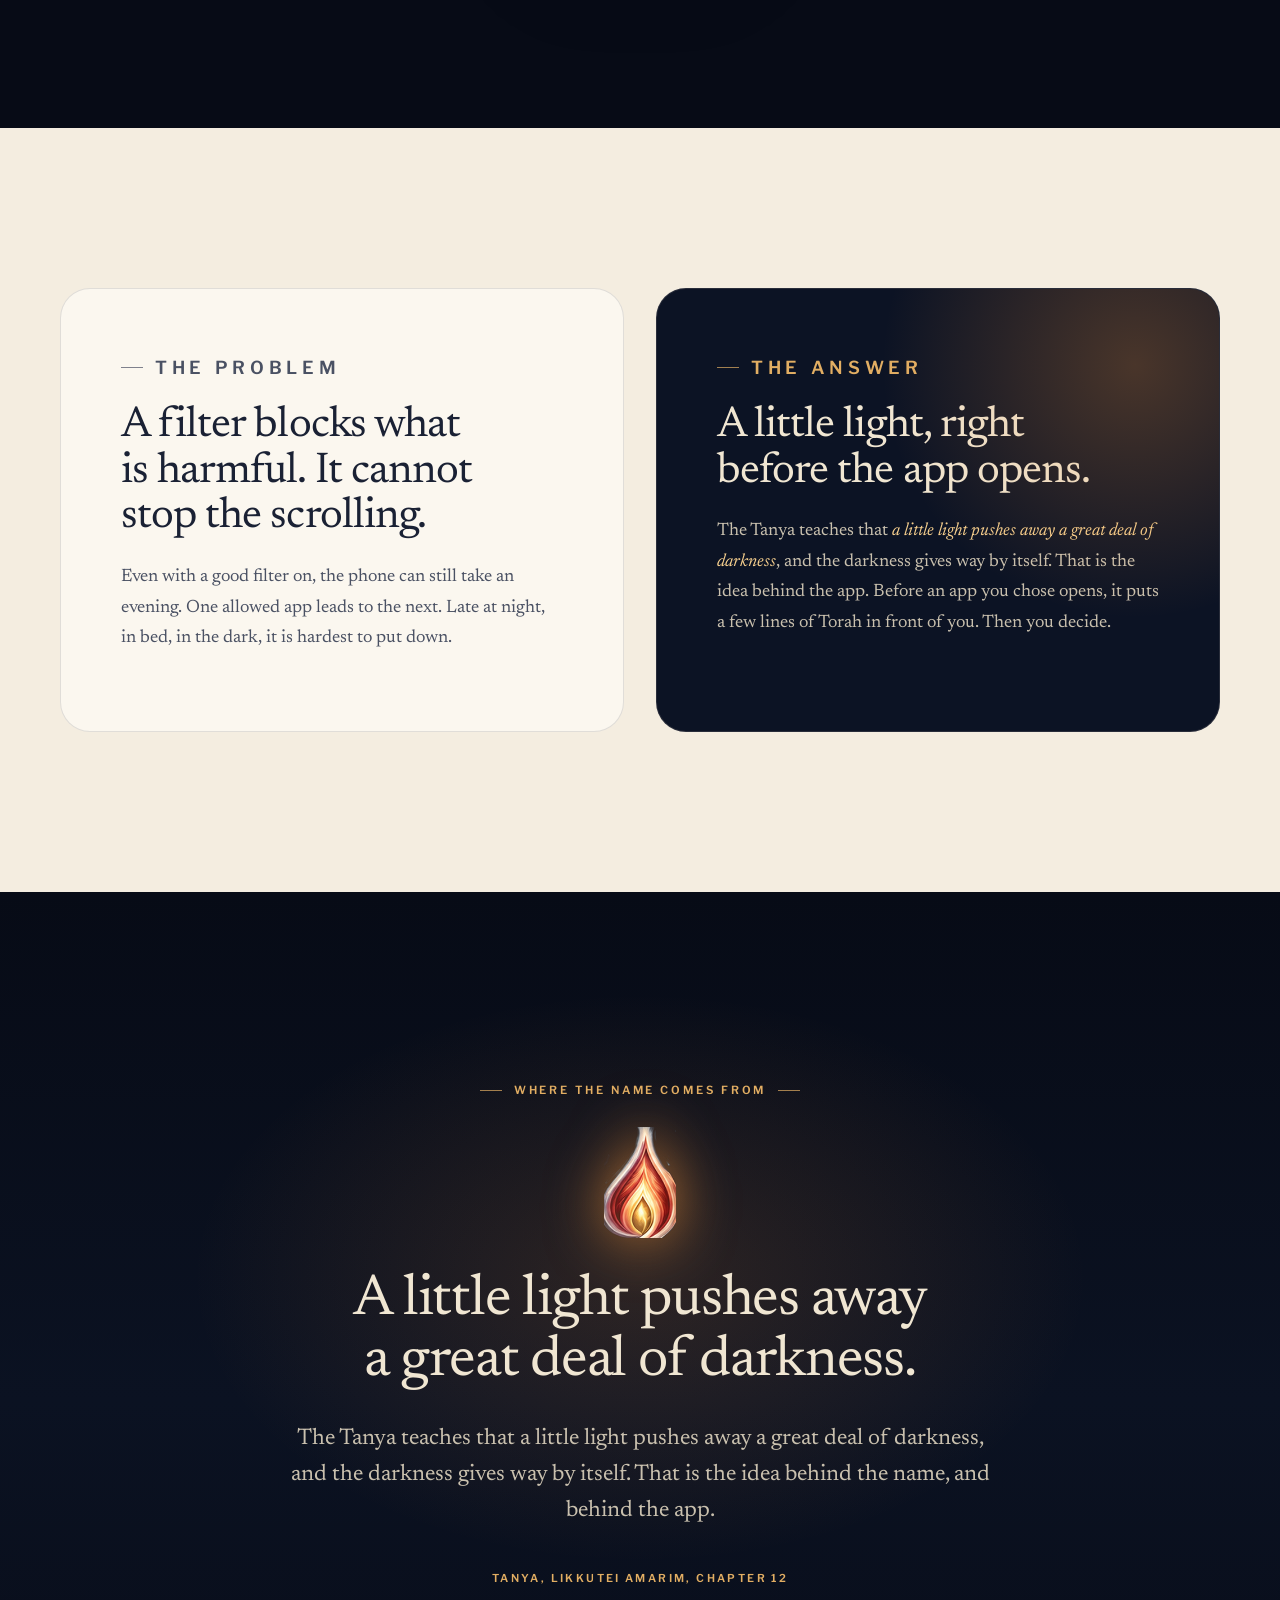
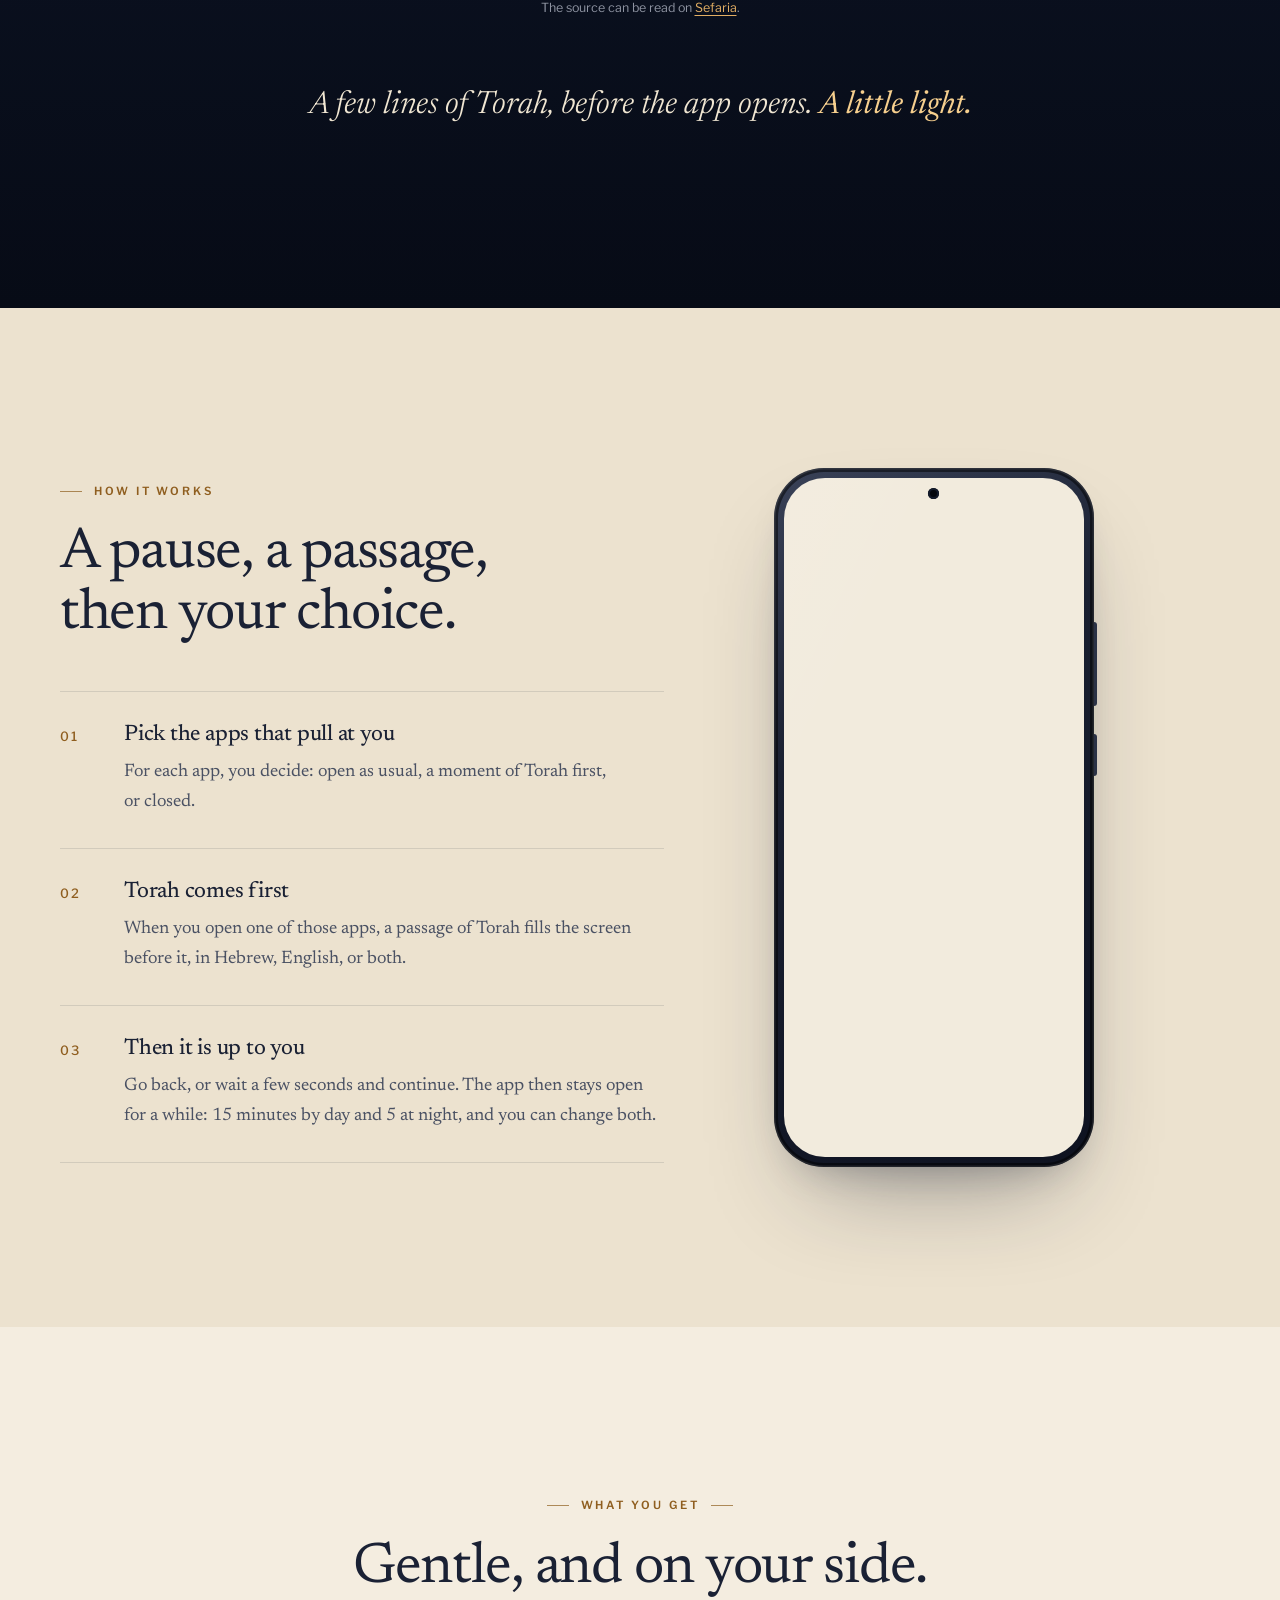
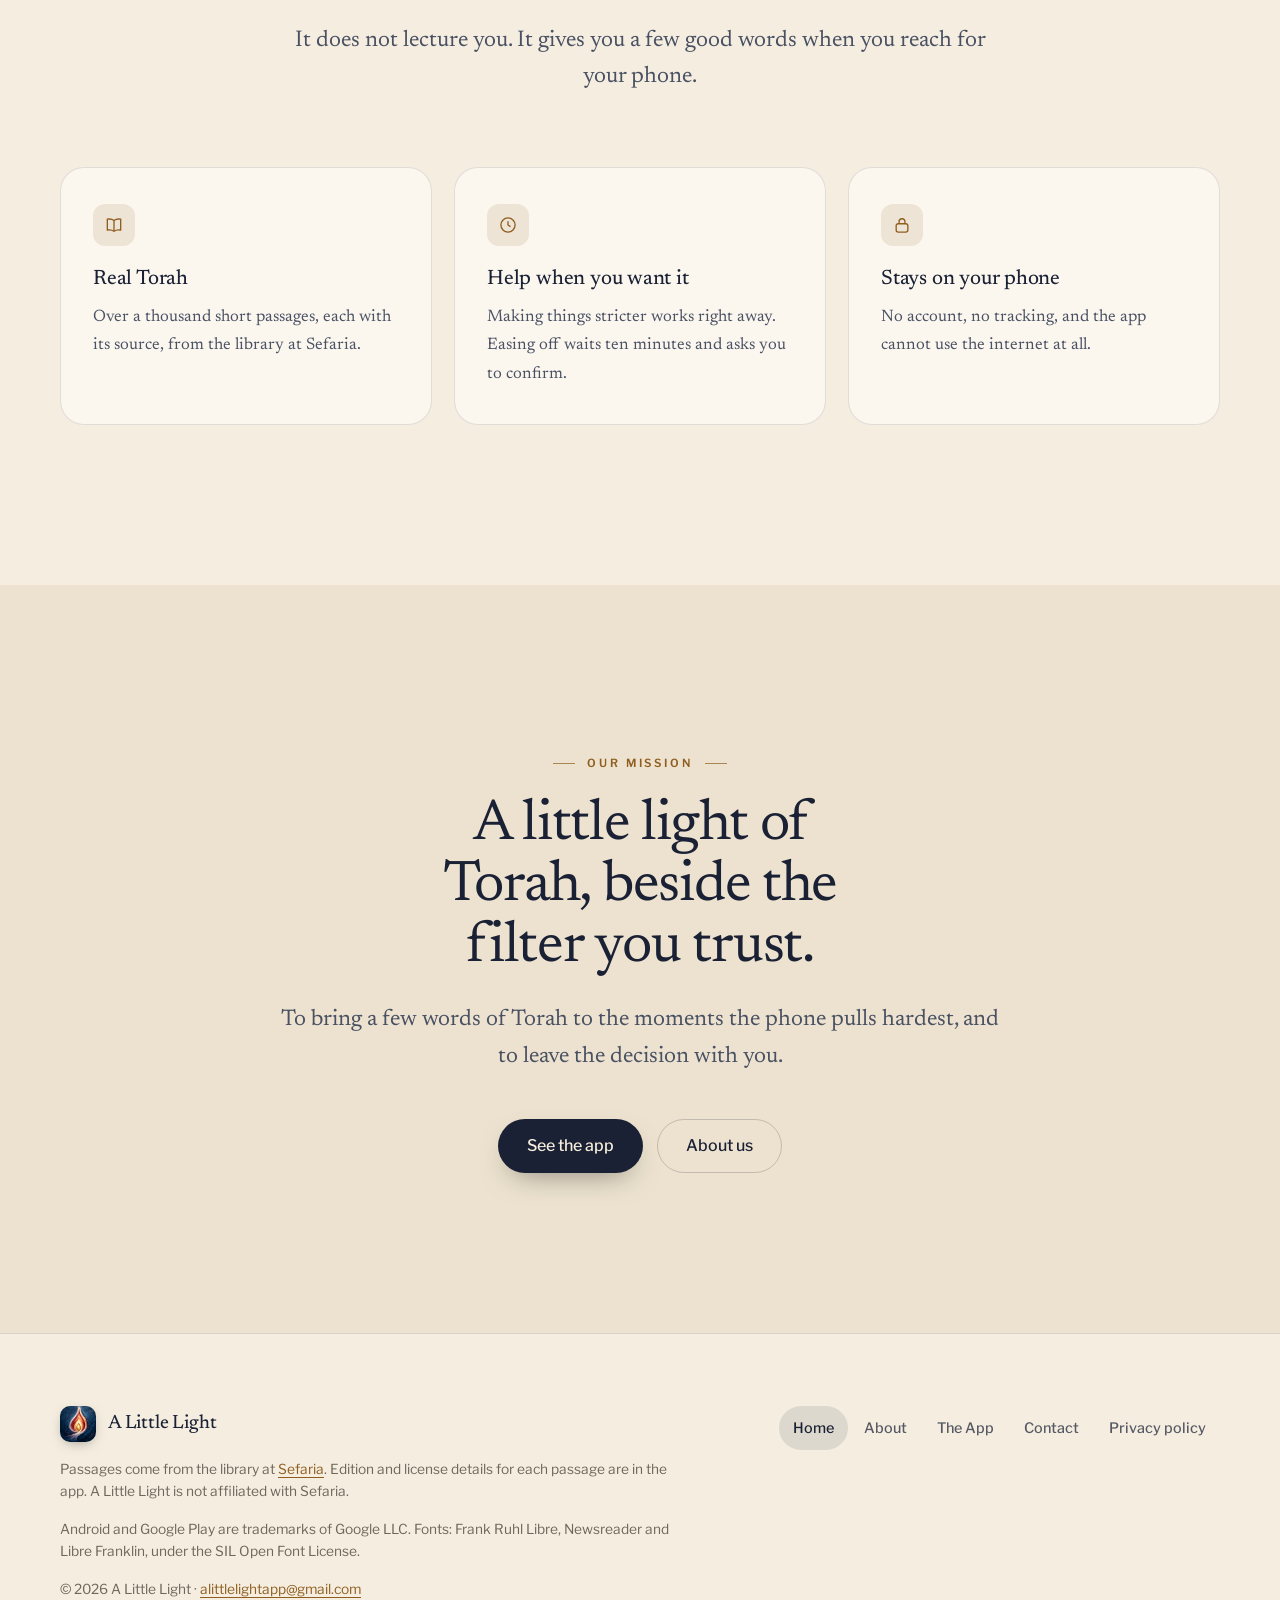
==== commit 20091805: "Publish the public site at the repo root Promote the reviewed preview pages to the live GitHub Pages" ====
--- a/preview/index.html
+++ b/preview/index.html
@@ -2,134 +2,11 @@
 <html lang="en">
 <head>
 <meta charset="utf-8">
-<meta name="viewport" content="width=device-width,initial-scale=1">
-<meta name="robots" content="noindex">
-<title>A Little Light: not a replacement for your filter, a light beside it</title>
-<meta name="description" content="An Android app that works alongside your filter. Before the apps you choose, it shows a short passage of Torah.">
-<meta name="theme-color" content="#F3ECDF" media="(prefers-color-scheme: light)">
-<meta name="theme-color" content="#0A0F1C" media="(prefers-color-scheme: dark)">
-<meta property="og:title" content="A Little Light: not a replacement for your filter, a light beside it">
-<meta property="og:description" content="An Android app that works alongside your filter. Before the apps you choose, it shows a short passage of Torah.">
-<meta property="og:image" content="https://rgafni.github.io/alittlelight-site/img/og.png">
-<link rel="icon" type="image/png" sizes="32x32" href="../img/favicon-32.png">
-<link rel="apple-touch-icon" href="../img/apple-touch-icon.png">
-<link rel="preload" href="fonts/newsreader.woff2" as="font" type="font/woff2" crossorigin>
-<link rel="stylesheet" href="styles.css">
+<meta http-equiv="refresh" content="0;url=../index.html">
+<link rel="canonical" href="../index.html">
+<title>A Little Light</title>
 </head>
 <body>
-<a class="skip" href="#main">Skip to the content</a>
-<div class="ribbon" role="note"><b>Preview</b>For Roni to review. The live site is unchanged.</div>
-<header class="top on-night">
-  <div class="wrap bar">
-    <a class="brand" href="index.html"><img src="img/app-icon.png" alt="" width="34" height="34">A Little Light</a>
-    <nav aria-label="Main"><ul><li><a href="index.html" aria-current="page">Home</a></li><li><a href="about.html">About</a></li><li><a href="app.html">The App</a></li><li><a href="contact.html">Contact</a></li></ul></nav>
-  </div>
-</header>
-<main id="main">
-
-<section class="night hero" aria-labelledby="hero-title">
-  <div class="wrap">
-    <p class="he-name rise" lang="he" dir="rtl">מְעַט אוֹר</p>
-    <h1 id="hero-title" class="rise d1">Not a replacement for your filter. <span class="accent">A light beside it.</span></h1>
-    <p class="sub rise d2">A Little Light is an Android app that works alongside the filter you already use. Before the apps you choose, it shows you a short passage of Torah. Then the choice is yours.</p>
-    <div class="cta rise d3">
-      <a class="btn solid" href="app.html">See the app</a>
-      <div class="soon" role="note" aria-label="Coming soon to Google Play"><svg viewBox="0 0 24 24" fill="none" stroke="currentColor" stroke-width="1.6" aria-hidden="true"><rect x="6" y="2.5" width="12" height="19" rx="3"/><path d="M10.5 18.5h3"/></svg><span><small>Android</small>Coming soon to Google Play</span></div>
-    </div>
-    <div class="stage rise d4">
-      <div class="halo" aria-hidden="true"></div>
-      <div class="device dark"><div class="screen"><img src="img/pause-dark.webp" alt="A Little Light at night: a softly lit arch with a flame and Psalms 119:37 in Hebrew and English, with the buttons Go back, Another pasuk, and Continue in 8." width="780" height="1688" fetchpriority="high"></div></div>
-    </div>
-  </div>
-</section>
-
-<section aria-label="The problem and the answer">
-  <div class="wrap pa">
-    <article class="problem">
-      <p class="eyebrow">The problem</p>
-      <h2>A filter blocks what is harmful. It cannot stop the scrolling.</h2>
-      <p>Even with a good filter on, the phone can still take an evening. One allowed app leads to the next. Late at night, in bed, in the dark, it is hardest to put down.</p>
-    </article>
-    <article class="answer">
-      <p class="eyebrow">The answer</p>
-      <h2>A little light, right before the app opens.</h2>
-      <p>The Tanya teaches that <em>a little light pushes away a great deal of darkness</em>, and the darkness gives way by itself. That is the idea behind the app. Before an app you chose opens, it puts a few lines of Torah in front of you. Then you decide.</p>
-    </article>
-  </div>
-</section>
-
-<section class="night passage" aria-labelledby="src-title">
-  <div class="wrap">
-    <div class="head center">
-      <p class="eyebrow">Where the name comes from</p>
-      <h2 id="src-title">A little light pushes away a great deal of darkness.</h2>
-    </div>
-    <figure class="niche" style="margin-inline:auto">
-      <img class="flame" src="img/flame.png" alt="" width="128" height="199">
-      <blockquote style="margin:0">
-        <p class="he" lang="he" dir="rtl" id="tanya-he">כְּדִכְתִיב: ״וְרָאִיתִי שֶׁיֵּשׁ יִתְרוֹן לַחָכְמָה מִן הַסִּכְלוּת, כִּיתְרוֹן הָאוֹר מִן הַחוֹשֶׁךְ״; פֵּירוּשׁ, כְּמוֹ שֶׁהָאוֹר יֵשׁ לוֹ יִתְרוֹן וּשְׁלִיטָה וּמֶמְשָׁלָה עַל הַחוֹשֶׁךְ, שֶׁ<mark class="lit">מְּעַט אוֹר</mark><span class="lit-soft"> גַּשְׁמִי דּוֹחֶה הַרְבֵּה מִן הַחשֶׁךְ</span>, שֶׁנִּדְחֶה מִמֶּנּוּ מֵאֵלָיו וּמִמֵּילָא, כָּךְ נִדְחֶה מִמֵּילָא סִכְלוּת הַרְבֵּה שֶׁל הַקְּלִיפָּה וְסִטְרָא אָחֳרָא שֶׁבֶּחָלָל הַשְּׂמָאלִי [כְּמַאֲמַר רַבּוֹתֵינוּ־זִכְרוֹנָם־לִבְרָכָה: ״אֶלָּא אִם כֵּן נִכְנַס בּוֹ רוּחַ שְׁטוּת וְכוּ׳״], מִפְּנֵי הַחָכְמָה שֶׁבַּנֶּפֶשׁ הָאֱלֹהִית שֶׁבַּמּוֹחַ, אֲשֶׁר רְצוֹנָהּ לִמְשׁוֹל לְבַדָּהּ בָּעִיר, וּלְהִתְלַבֵּשׁ בִּשְׁלֹשָׁה לְבוּשֶׁיהָ הַנִּזְכָּרִים לְעֵיל, בְּכָל הַגּוּף כּוּלּוֹ כַּנִּזְכָּר לְעֵיל, שֶׁהֵם מַחֲשָׁבָה דִּבּוּר וּמַעֲשֶׂה שֶׁל תַּרְיַ״ג מִצְוֹת הַתּוֹרָה, כַּנִּזְכָּר לְעֵיל.</p>
-        <div class="rule" aria-hidden="true"></div>
-        <p class="en">As it is written, &ldquo;I saw that wisdom has an advantage over folly, as light has an advantage over darkness.&rdquo; This means: just as light has an advantage, a strength and a rule over darkness, so that <mark>a little physical light</mark><span class="soft"> pushes away a great deal of darkness</span>, which gives way before it by itself, as a matter of course, so too a great deal of the folly of the kelipah and the sitra achra in the left chamber of the heart [as our Sages, of blessed memory, said, &ldquo;unless a spirit of folly enters him&rdquo;] gives way as a matter of course before the wisdom of the divine soul in the mind. That soul wishes to rule alone in the &ldquo;city,&rdquo; and to clothe itself, throughout the whole body, in its three garments mentioned above: the thought, speech and action of the 613 mitzvos of the Torah, as mentioned above.</p>
-      </blockquote>
-      <figcaption>
-        <p class="src">Tanya, Likkutei Amarim, chapter 12</p>
-        <p class="credit">Hebrew: Kehot Publication Society, via <a href="https://www.sefaria.org/Tanya%2C_Part_I%3B_Likkutei_Amarim.12.6">Sefaria</a>, CC BY-NC. English: A Little Light's plain rendering.</p>
-      </figcaption>
-    </figure>
-    <p class="tie">A few lines of Torah, before the app opens. <b>A little light.</b></p>
-  </div>
-</section>
-
-<section class="band" aria-labelledby="how-title">
-  <div class="wrap split">
-    <div>
-      <p class="eyebrow">How it works</p>
-      <h2 id="how-title">A pause, a passage, then your choice.</h2>
-      <ol class="steps">
-        <li><div><h3>Pick the apps that pull at you</h3><p>For each app, you decide: open as usual, a moment of Torah first, or closed.</p></div></li>
-        <li><div><h3>Torah comes first</h3><p>When you open one of those apps, a passage of Torah fills the screen before it, in Hebrew, English, or both.</p></div></li>
-        <li><div><h3>Then it is up to you</h3><p>Go back, or wait a few seconds and continue. The app then stays open for a while: 15 minutes by day and 5 at night, and you can change both.</p></div></li>
-      </ol>
-    </div>
-    <figure class="phone-col" style="margin:0">
-      <div class="device light"><div class="screen"><picture><img src="img/pause-light.webp" alt="A passage from Psalms 1:1 in Hebrew and English, with the buttons Go back, Another pasuk, and Continue for 15 min." width="780" height="1688" loading="lazy" decoding="async"></picture></div></div>
-    </figure>
-  </div>
-</section>
-
-<section aria-labelledby="pr-title">
-  <div class="wrap center">
-    <p class="eyebrow">What you get</p>
-    <h2 id="pr-title">Gentle, and on your side.</h2>
-    <p class="lede" style="max-width:34em;margin-top:24px">It does not lecture you. It gives you a few good words when you reach for your phone.</p>
-    <div class="trio">
-      <div><div class="ic"><svg viewBox="0 0 24 24" fill="none" stroke="currentColor" stroke-width="1.6" aria-hidden="true"><path d="M12 6.5C10 5 7 4.5 4 5v13c3-.5 6 0 8 1.5 2-1.5 5-2 8-1.5V5c-3-.5-6 0-8 1.5z"/><path d="M12 6.5v13"/></svg></div><h3>Real Torah</h3><p>Over a thousand short passages, each with its source, from the library at Sefaria.</p></div>
-      <div><div class="ic"><svg viewBox="0 0 24 24" fill="none" stroke="currentColor" stroke-width="1.6" aria-hidden="true"><circle cx="12" cy="12" r="8.5"/><path d="M12 7.5V12l3 2"/></svg></div><h3>Help when you want it</h3><p>Making things stricter works right away. Easing off waits ten minutes and asks you to confirm.</p></div>
-      <div><div class="ic"><svg viewBox="0 0 24 24" fill="none" stroke="currentColor" stroke-width="1.6" aria-hidden="true"><rect x="5" y="10.5" width="14" height="10" rx="2.5"/><path d="M8.5 10.5V8a3.5 3.5 0 0 1 7 0v2.5"/></svg></div><h3>Stays on your phone</h3><p>No account, no tracking, and the app cannot use the internet at all.</p></div>
-    </div>
-  </div>
-</section>
-
-<section class="band closing" aria-labelledby="mission-title">
-  <div class="wrap center">
-    <p class="eyebrow" style="justify-content:center">Our mission</p>
-    <h2 id="mission-title">A little light of Torah, beside the filter you trust.</h2>
-    <p class="lede">To bring a few words of Torah to the moments the phone pulls hardest, and to leave the decision with you.</p>
-    <div class="cta"><a class="btn solid" href="app.html">See the app</a><a class="btn" href="about.html">About us</a></div>
-  </div>
-</section>
-
-</main>
-<footer>
-  <div class="wrap foot">
-    <div>
-      <a class="brand" href="index.html"><img src="img/app-icon.png" alt="" width="34" height="34">A Little Light</a>
-      <p class="small">Passages come from the library at <a href="https://www.sefaria.org">Sefaria</a>. Edition and license details for each passage are in the app. A Little Light is not affiliated with Sefaria.</p>
-      <p class="small">Android and Google Play are trademarks of Google LLC. Fonts: Frank Ruhl Libre, Newsreader and Libre Franklin, under the SIL Open Font License.</p>
-      <p class="small">&copy; 2026 A Little Light &middot; <a href="mailto:alittlelightapp@gmail.com">alittlelightapp@gmail.com</a></p>
-    </div>
-    <nav aria-label="Footer"><ul><li><a href="index.html" aria-current="page">Home</a></li><li><a href="about.html">About</a></li><li><a href="app.html">The App</a></li><li><a href="contact.html">Contact</a></li><li><a href="privacy.html">Privacy policy</a></li></ul></nav>
-  </div>
-</footer>
+<p>This preview is now the live site. <a href="../index.html">Continue to A Little Light</a>.</p>
 </body>
 </html>
